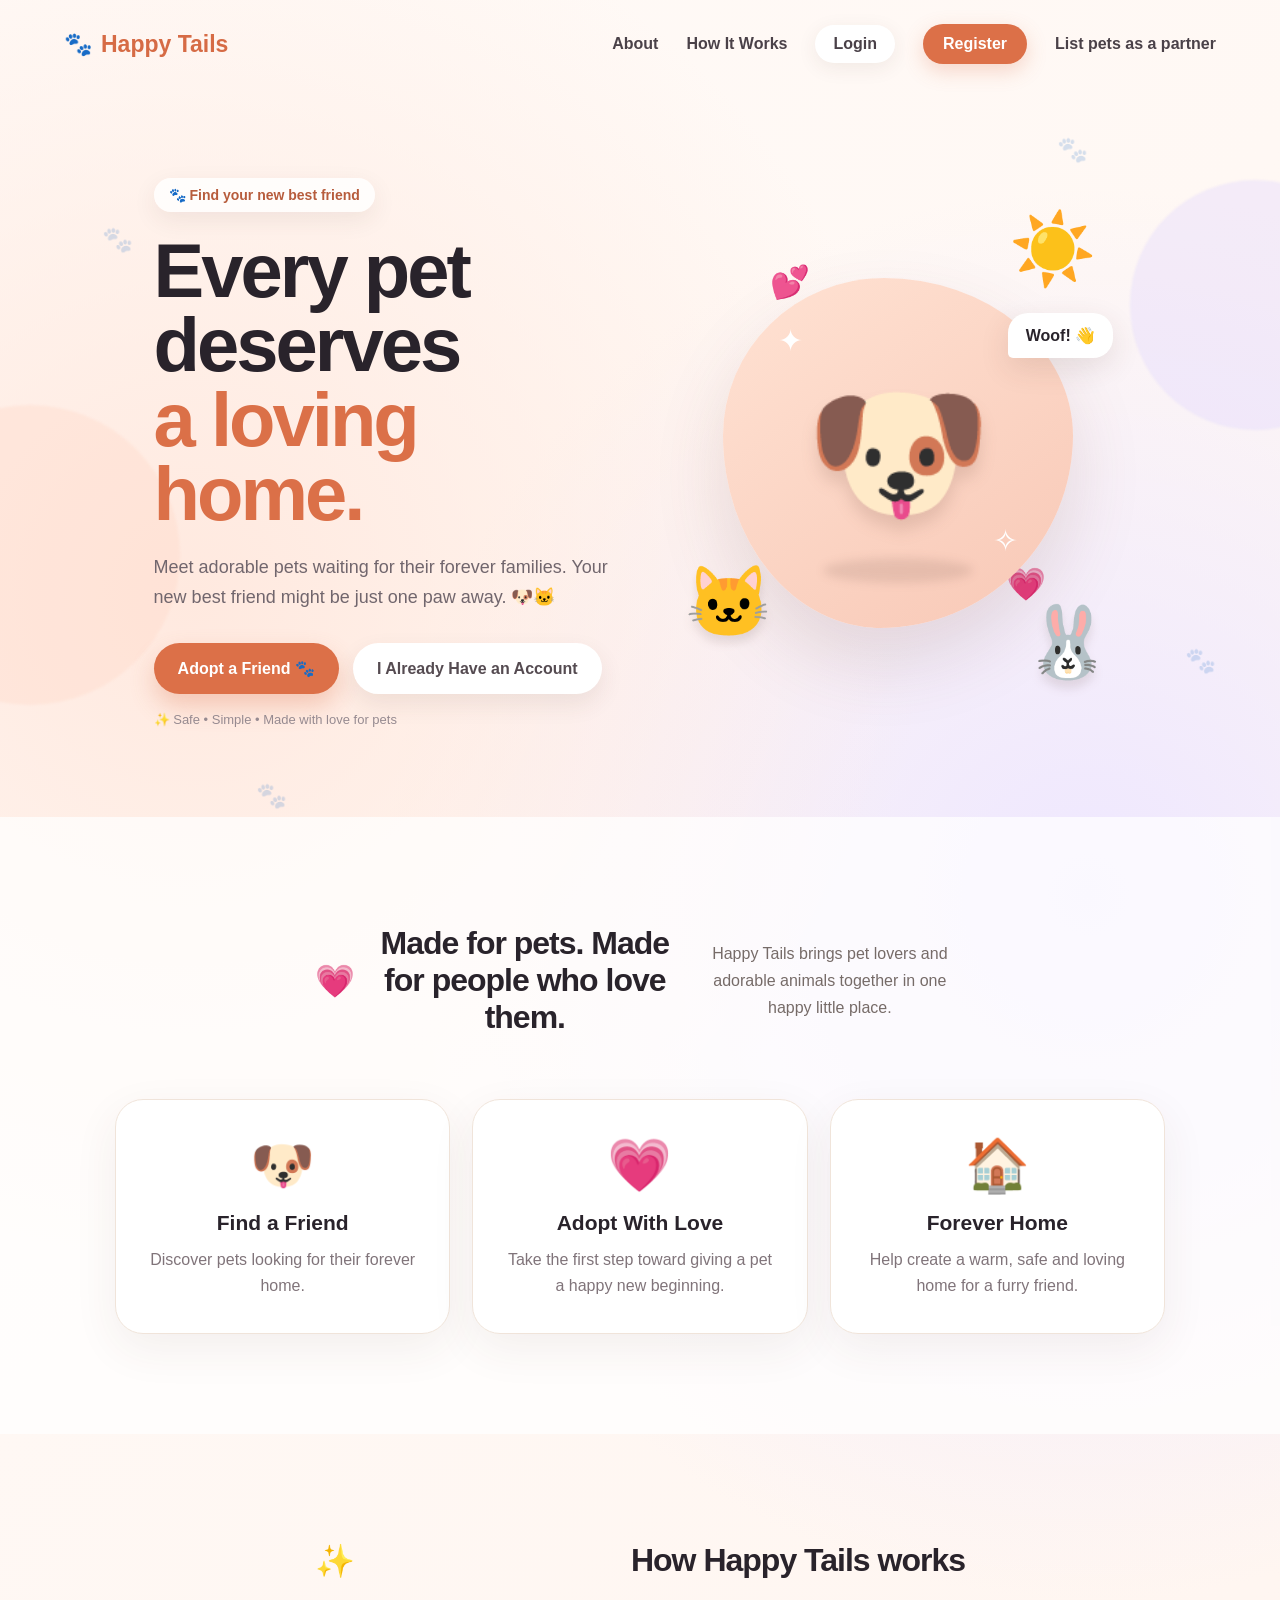
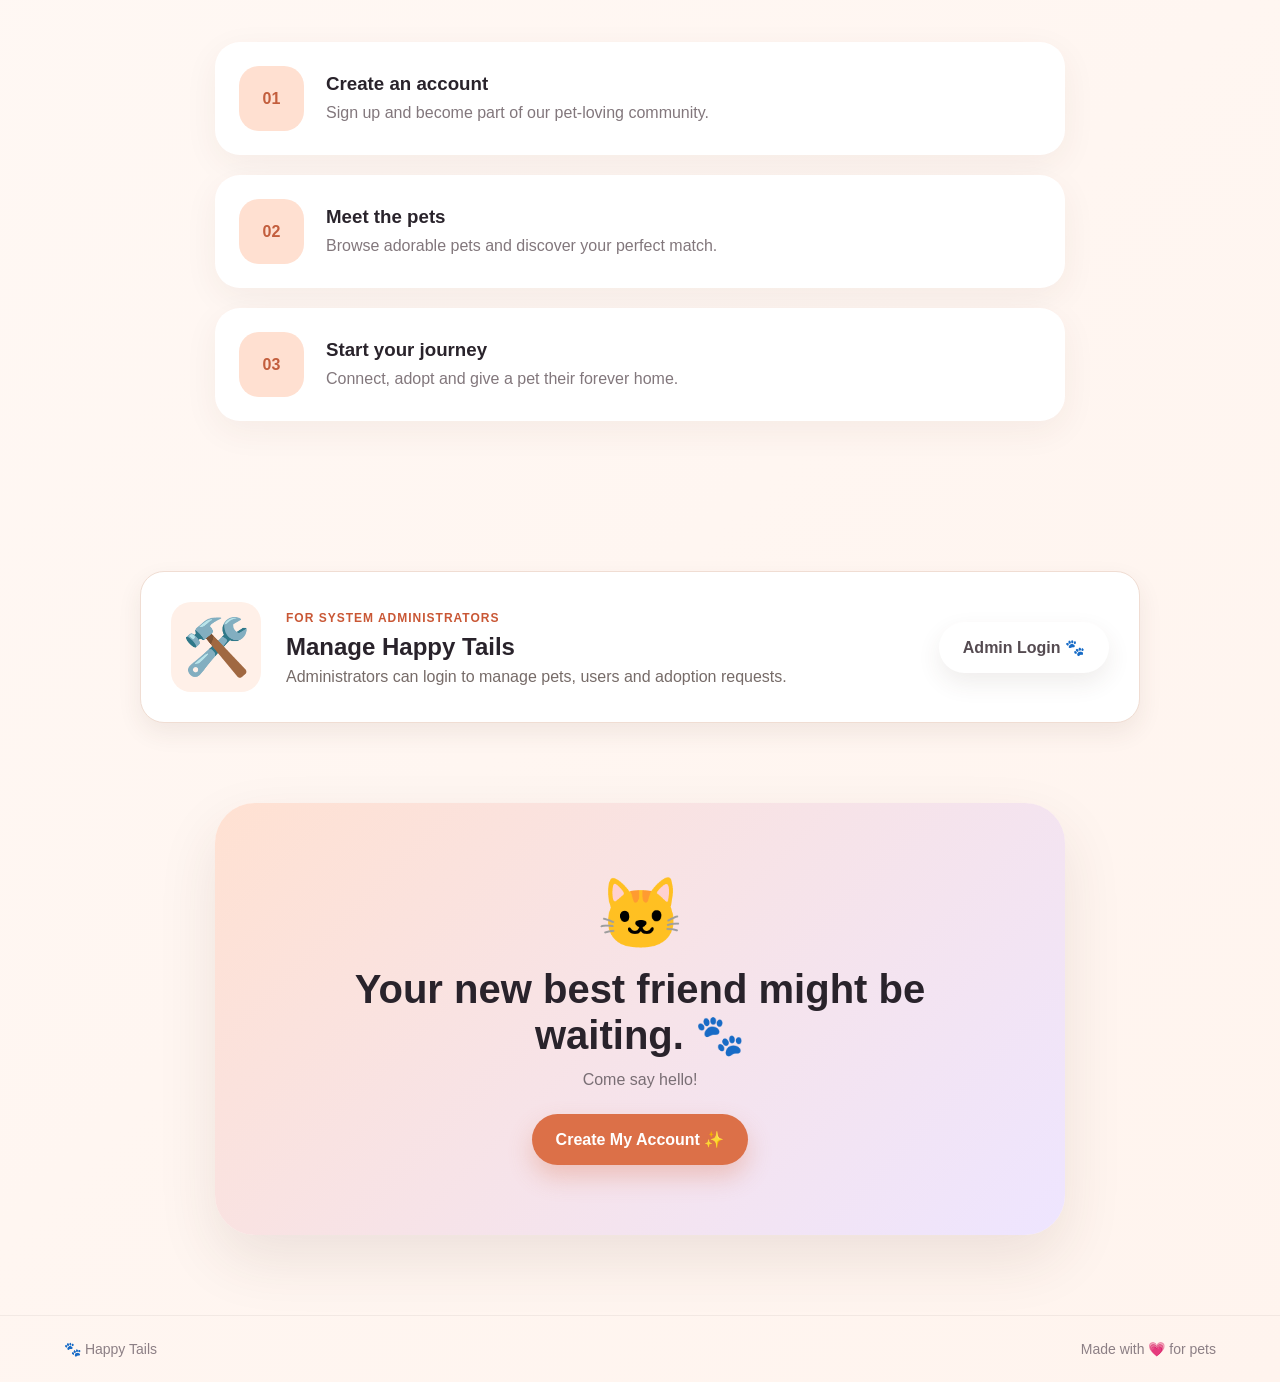
==== frontend/index.html @ 2e97c07c "Initial Happy Tails project" ====
<!DOCTYPE html>
<html lang="en">

<head>
    <meta charset="UTF-8">

    <meta name="viewport"
          content="width=device-width, initial-scale=1.0">

    <title>Happy Tails 🐾</title>

    <link rel="stylesheet"
          href="css/style.css">
</head>

<body class="landing-page">

    <!-- Animated background -->
    <div class="background-decor">

        <span class="paw paw-1">🐾</span>
        <span class="paw paw-2">🐾</span>
        <span class="paw paw-3">🐾</span>
        <span class="paw paw-4">🐾</span>

        <span class="cloud cloud-1">☁️</span>
        <span class="cloud cloud-2">☁️</span>

        <div class="blob blob-1"></div>
        <div class="blob blob-2"></div>

    </div>


    <!-- Navigation -->
    <nav class="landing-nav">

        <div class="logo">
            🐾 <span>Happy Tails</span>
        </div>

        <div class="nav-links">

            <a href="#about">
                About
            </a>

            <a href="#how-it-works">
                How It Works
            </a>

            <a href="login.html"
               class="nav-login">
                Login
            </a>

            <a href="register.html"
               class="nav-register">
                Register
            </a>
            <a href="partner-register.html">List pets as a partner</a>
        </div>

    </nav>


    <!-- Hero -->
    <main class="hero">

        <section class="hero-text">

            <div class="mini-badge">
                🐾 Find your new best friend
            </div>

            <h1>
                Every pet deserves
                <span>a loving home.</span>
            </h1>

            <p>
                Meet adorable pets waiting for their
                forever families. Your new best friend
                might be just one paw away. 🐶🐱
            </p>

            <div class="hero-buttons">

                <a href="register.html"
                   class="hero-button primary">
                    Adopt a Friend 🐾
                </a>

                <a href="login.html"
                   class="hero-button secondary">
                    I Already Have an Account
                </a>

            </div>

            <div class="tiny-note">
                ✨ Safe • Simple • Made with love for pets
            </div>

        </section>


        <!-- Cute pet illustration -->
        <section class="pet-scene">

            <div class="sun">
                ☀️
            </div>

            <div class="floating-heart heart-1">
                💕
            </div>

            <div class="floating-heart heart-2">
                💗
            </div>

            <div class="pet-card">

                <div class="pet-sparkle sparkle-1">
                    ✦
                </div>

                <div class="pet-sparkle sparkle-2">
                    ✧
                </div>

                <div class="main-pet">
                    🐶
                </div>

                <div class="pet-shadow"></div>

                <div class="pet-speech">
                    Woof! 👋
                </div>

            </div>

            <div class="small-pet cat">
                🐱
            </div>

            <div class="small-pet bunny">
                🐰
            </div>

        </section>

    </main>


    <!-- About -->
    <section id="about"
             class="info-section">

        <div class="section-heading">

            <span>💗</span>

            <h2>
                Made for pets.
                Made for people who love them.
            </h2>

            <p>
                Happy Tails brings pet lovers and adorable
                animals together in one happy little place.
            </p>

        </div>


        <div class="feature-grid">

            <div class="feature-card">

                <div class="feature-icon">
                    🐶
                </div>

                <h3>
                    Find a Friend
                </h3>

                <p>
                    Discover pets looking for their forever home.
                </p>

            </div>


            <div class="feature-card">

                <div class="feature-icon">
                    💗
                </div>

                <h3>
                    Adopt With Love
                </h3>

                <p>
                    Take the first step toward giving a pet
                    a happy new beginning.
                </p>

            </div>


            <div class="feature-card">

                <div class="feature-icon">
                    🏠
                </div>

                <h3>
                    Forever Home
                </h3>

                <p>
                    Help create a warm, safe and loving home
                    for a furry friend.
                </p>

            </div>

        </div>

    </section>


    <!-- How it works -->
    <section id="how-it-works"
             class="how-section">

        <div class="section-heading">

            <span>✨</span>

            <h2>
                How Happy Tails works
            </h2>

        </div>


        <div class="steps">

            <div class="step">

                <div class="step-number">
                    01
                </div>

                <div>

                    <h3>
                        Create an account
                    </h3>

                    <p>
                        Sign up and become part of our pet-loving community.
                    </p>

                </div>

            </div>


            <div class="step">

                <div class="step-number">
                    02
                </div>

                <div>

                    <h3>
                        Meet the pets
                    </h3>

                    <p>
                        Browse adorable pets and discover your perfect match.
                    </p>

                </div>

            </div>


            <div class="step">

                <div class="step-number">
                    03
                </div>

                <div>

                    <h3>
                        Start your journey
                    </h3>

                    <p>
                        Connect, adopt and give a pet their forever home.
                    </p>

                </div>

            </div>

        </div>

    </section>


    <!-- Admin Portal -->
    <section class="admin-portal-section">

        <div class="admin-portal-card">

            <div class="admin-portal-icon">
                🛠️
            </div>

            <div>

                <span class="admin-label">
                    FOR SYSTEM ADMINISTRATORS
                </span>

                <h2>
                    Manage Happy Tails
                </h2>

                <p>
                    Administrators can login to manage pets,
                    users and adoption requests.
                </p>

            </div>

            <a href="login.html"
               class="hero-button secondary">
                Admin Login 🐾
            </a>

        </div>

    </section>


    <!-- Final CTA -->
    <section class="final-cta">

        <div class="cta-pet">
            🐱
        </div>

        <h2>
            Your new best friend
            might be waiting. 🐾
        </h2>

        <p>
            Come say hello!
        </p>

        <a href="register.html"
           class="hero-button primary">
            Create My Account ✨
        </a>

    </section>


    <footer>

        <div>
            🐾 Happy Tails
        </div>

        <div>
            Made with 💗 for pets
        </div>

    </footer>


    <script>

        // Small mouse movement effect for the pet
        const pet = document.querySelector(".pet-card");

        document.addEventListener("mousemove", function (event) {

            const x =
                (event.clientX / window.innerWidth - 0.5) * 10;

            const y =
                (event.clientY / window.innerHeight - 0.5) * 10;

            pet.style.transform =
                `translate(${x}px, ${y}px)`;

        });

    </script>

</body>

</html>
---- frontend/css/style.css ----
* {
    margin: 0;
    padding: 0;
    box-sizing: border-box;
}

body {
    font-family: Arial, Helvetica, sans-serif;
    background: #fffaf5;
    color: #3d3028;
    min-height: 100vh;
}

a {
    text-decoration: none;
    color: inherit;
}

/* NAVBAR */

.navbar {
    height: 72px;
    padding: 0 7%;
    display: flex;
    align-items: center;
    justify-content: space-between;
    background: #ffffff;
    border-bottom: 1px solid #f0e4da;
}

.logo {
    font-size: 24px;
    font-weight: bold;
    color: #d66b45;
}

.nav-links {
    display: flex;
    align-items: center;
    gap: 25px;
}

.nav-links a {
    font-weight: 600;
}

.nav-links a:hover {
    color: #d66b45;
}

.nav-button {
    background: #d66b45;
    color: white !important;
    padding: 11px 20px;
    border-radius: 25px;
}

/* HERO */

.hero {
    max-width: 1200px;
    margin: 0 auto;
    padding: 90px 7%;
    display: flex;
    align-items: center;
    justify-content: space-between;
    gap: 50px;
}

.hero-content {
    max-width: 650px;
}

.tag {
    display: inline-block;
    background: #ffe8dc;
    color: #c05d3b;
    padding: 8px 14px;
    border-radius: 20px;
    font-size: 13px;
    font-weight: bold;
    margin-bottom: 20px;
}

.hero h1 {
    font-size: 55px;
    line-height: 1.1;
    margin-bottom: 25px;
}

.hero h1 span {
    color: #d66b45;
}

.hero p {
    font-size: 18px;
    line-height: 1.7;
    color: #75665d;
    margin-bottom: 30px;
}

.hero-buttons {
    display: flex;
    gap: 15px;
}

.primary-button,
.secondary-button {
    display: inline-block;
    border: none;
    cursor: pointer;
    padding: 14px 25px;
    border-radius: 30px;
    font-size: 15px;
    font-weight: bold;
    transition: 0.2s;
}

.primary-button {
    background: #d66b45;
    color: white;
}

.primary-button:hover {
    background: #bd5938;
    transform: translateY(-2px);
}

.secondary-button {
    background: white;
    color: #d66b45;
    border: 1px solid #e8cfc0;
}

.secondary-button:hover {
    background: #fff0e8;
}

.hero-pet {
    width: 300px;
    height: 300px;
    background: #ffe6d8;
    border-radius: 50%;
    display: flex;
    align-items: center;
    justify-content: center;
    font-size: 150px;
}

/* FEATURES */

.features {
    padding: 60px 7%;
    background: white;
    text-align: center;
}

.features h2 {
    font-size: 34px;
    margin-bottom: 35px;
}

.feature-grid {
    max-width: 1100px;
    margin: auto;
    display: grid;
    grid-template-columns: repeat(3, 1fr);
    gap: 25px;
}

.feature-card {
    padding: 35px 25px;
    background: #fffaf5;
    border-radius: 20px;
    border: 1px solid #f0e4da;
}

.feature-icon {
    font-size: 45px;
    margin-bottom: 15px;
}

.feature-card h3 {
    margin-bottom: 12px;
    font-size: 20px;
}

.feature-card p {
    color: #75665d;
    line-height: 1.6;
}

/* FOOTER */

footer {
    text-align: center;
    padding: 30px;
    color: #8c7d73;
}

/* AUTH PAGE */

.auth-page {
    background: #fff5ed;
    min-height: 100vh;
    display: flex;
    align-items: center;
    justify-content: center;
}

.auth-container {
    width: 100%;
    max-width: 480px;
    padding: 30px 20px;
}

.auth-brand {
    text-align: center;
    color: #d66b45;
    font-size: 25px;
    font-weight: bold;
    margin-bottom: 20px;
}

.auth-card {
    background: white;
    padding: 35px;
    border-radius: 24px;
    box-shadow: 0 10px 40px rgba(100, 70, 50, 0.08);
}

.auth-header {
    text-align: center;
    margin-bottom: 25px;
}

.big-icon {
    font-size: 55px;
    margin-bottom: 10px;
}

.auth-header h1 {
    font-size: 28px;
    margin-bottom: 8px;
}

.auth-header p {
    color: #8c7d73;
}

.form-group {
    margin-bottom: 18px;
}

.form-group label {
    display: block;
    margin-bottom: 7px;
    font-weight: bold;
    font-size: 14px;
}

.form-group input {
    width: 100%;
    padding: 13px 15px;
    border: 1px solid #dfd2ca;
    border-radius: 10px;
    outline: none;
    font-size: 15px;
}

.form-group input:focus {
    border-color: #d66b45;
}

.full-width {
    width: 100%;
    margin-top: 5px;
}

.message {
    margin-top: 15px;
    text-align: center;
    font-size: 14px;
    min-height: 20px;
}

.message.success {
    color: #2e8b57;
}

.message.error {
    color: #c0392b;
}

.auth-footer {
    margin-top: 22px;
    text-align: center;
    color: #75665d;
    font-size: 14px;
}

.auth-footer a {
    color: #d66b45;
    font-weight: bold;
}

.back-home {
    display: block;
    text-align: center;
    margin-top: 20px;
    color: #75665d;
    font-size: 14px;
}

/* DASHBOARD */

.dashboard {
    max-width: 1200px;
    margin: auto;
    padding: 60px 7%;
}

.dashboard-header {
    padding: 45px;
    background: #ffe7d9;
    border-radius: 25px;
    display: flex;
    align-items: center;
    justify-content: space-between;
    margin-bottom: 40px;
}

.dashboard-header h1 {
    font-size: 40px;
    margin-bottom: 10px;
}

.dashboard-header h1 span {
    color: #d66b45;
}

.dashboard-header p {
    color: #75665d;
}

.dashboard-pet {
    font-size: 100px;
}

.dashboard-grid {
    display: grid;
    grid-template-columns: repeat(3, 1fr);
    gap: 25px;
}

.dashboard-card {
    background: white;
    padding: 30px;
    border-radius: 20px;
    border: 1px solid #eee0d6;
    box-shadow: 0 5px 20px rgba(100, 70, 50, 0.05);
}

.card-icon {
    font-size: 45px;
    margin-bottom: 15px;
}

.dashboard-card h2 {
    font-size: 21px;
    margin-bottom: 12px;
}

.dashboard-card p {
    color: #75665d;
    line-height: 1.6;
    margin-bottom: 20px;
}

.card-button {
    border: none;
    background: #ffe7d9;
    color: #c05d3b;
    padding: 10px 16px;
    border-radius: 20px;
    font-weight: bold;
}

.logout-button {
    border: none;
    background: #fff0e8;
    color: #c05d3b;
    padding: 11px 20px;
    border-radius: 22px;
    font-weight: bold;
    cursor: pointer;
}

.logout-button:hover {
    background: #ffe0d0;
}

/* RESPONSIVE */

@media (max-width: 800px) {

    .hero {
        flex-direction: column;
        text-align: center;
        padding-top: 60px;
    }

    .hero h1 {
        font-size: 40px;
    }

    .hero-buttons {
        justify-content: center;
    }

    .feature-grid,
    .dashboard-grid {
        grid-template-columns: 1fr;
    }

    .hero-pet {
        width: 220px;
        height: 220px;
        font-size: 100px;
    }

    .dashboard-header {
        flex-direction: column;
        text-align: center;
        gap: 20px;
    }

    .dashboard-header h1 {
        font-size: 30px;
    }
}

@media (max-width: 500px) {

    .navbar {
        padding: 0 20px;
    }

    .nav-links {
        gap: 10px;
    }

    .hero {
        padding-left: 20px;
        padding-right: 20px;
    }

    .hero h1 {
        font-size: 34px;
    }

    .auth-card {
        padding: 25px 20px;
    }
}
/* =====================================================
   HAPPY TAILS LANDING PAGE
   ===================================================== */

.landing-page {
    margin: 0;
    min-height: 100vh;
    font-family: Arial, sans-serif;
    background:
        radial-gradient(circle at 15% 20%, #ffe9df 0, transparent 28%),
        radial-gradient(circle at 85% 30%, #eee7ff 0, transparent 30%),
        linear-gradient(135deg, #fffaf7, #fff4ee);
    color: #29232b;
    overflow-x: hidden;
}


/* ================= NAVIGATION ================= */

.landing-nav {
    position: relative;
    z-index: 10;

    width: min(1180px, 90%);
    margin: auto;

    padding: 24px 0;

    display: flex;
    justify-content: space-between;
    align-items: center;
}

.logo {
    display: flex;
    align-items: center;
    gap: 8px;

    font-size: 23px;
    font-weight: 800;
}

.logo:first-letter {
    font-size: 28px;
}

.nav-links {
    display: flex;
    align-items: center;
    gap: 28px;
}

.nav-links a {
    text-decoration: none;
    color: #4a4148;
    font-weight: 600;
    transition: 0.25s ease;
}

.nav-links a:hover {
    color: #d86b45;
    transform: translateY(-2px);
}

.nav-login {
    padding: 10px 18px;

    border-radius: 20px;

    background: white;

    box-shadow: 0 5px 20px rgba(80, 50, 40, 0.08);
}

.nav-register {
    padding: 11px 20px;

    border-radius: 20px;

    color: white !important;

    background: #dc7048;

    box-shadow: 0 7px 20px rgba(220, 112, 72, 0.25);
}


/* ================= HERO ================= */

.hero {
    width: min(1180px, 90%);
    min-height: 680px;

    margin: auto;

    display: grid;
    grid-template-columns: 1fr 1fr;

    align-items: center;

    gap: 60px;

    position: relative;
    z-index: 2;
}

.hero-text {
    animation: fadeUp 0.8s ease both;
}

.mini-badge {
    display: inline-block;

    padding: 9px 15px;

    border-radius: 30px;

    background: rgba(255, 255, 255, 0.8);

    color: #b75c3c;

    font-size: 14px;
    font-weight: 700;

    box-shadow: 0 8px 25px rgba(80, 50, 40, 0.08);
}

.hero h1 {
    margin: 22px 0 20px;

    font-size: clamp(48px, 6vw, 76px);

    line-height: 0.98;

    letter-spacing: -3px;
}

.hero h1 span {
    display: block;
    color: #db7048;
}

.hero-text > p {
    max-width: 570px;

    font-size: 18px;

    line-height: 1.7;

    color: #71666d;
}

.hero-buttons {
    display: flex;
    flex-wrap: wrap;

    gap: 14px;

    margin-top: 30px;
}

.hero-button {
    display: inline-flex;

    align-items: center;
    justify-content: center;

    padding: 16px 24px;

    border-radius: 30px;

    text-decoration: none;

    font-weight: 800;

    transition:
        transform 0.25s ease,
        box-shadow 0.25s ease;
}

.hero-button:hover {
    transform: translateY(-4px);
}

.hero-button.primary {
    color: white;

    background: #dc7048;

    box-shadow:
        0 12px 25px rgba(220, 112, 72, 0.3);
}

.hero-button.secondary {
    color: #554b51;

    background: white;

    box-shadow:
        0 10px 25px rgba(80, 50, 40, 0.09);
}

.tiny-note {
    margin-top: 18px;

    color: #968a90;

    font-size: 13px;
}


/* ================= PET SCENE ================= */

.pet-scene {
    height: 520px;

    position: relative;

    display: flex;
    justify-content: center;
    align-items: center;

    animation: fadeUp 1s ease 0.15s both;
}

.pet-card {
    width: 350px;
    height: 350px;

    border-radius: 46% 54% 55% 45% / 45% 45% 55% 55%;

    background:
        linear-gradient(145deg, #ffe2d3, #f8c8b6);

    display: flex;
    justify-content: center;
    align-items: center;

    position: relative;

    box-shadow:
        0 35px 70px rgba(120, 75, 60, 0.15);

    transition: transform 0.15s ease-out;

    animation: floatPet 4s ease-in-out infinite;
}

.main-pet {
    font-size: 150px;

    filter:
        drop-shadow(0 12px 8px rgba(100, 60, 50, 0.15));

    animation: petBounce 2.8s ease-in-out infinite;
}

.pet-shadow {
    position: absolute;

    bottom: 45px;

    width: 150px;
    height: 25px;

    border-radius: 50%;

    background: rgba(90, 60, 50, 0.12);

    filter: blur(5px);

    animation: shadowPulse 2.8s ease-in-out infinite;
}

.pet-speech {
    position: absolute;

    right: -40px;
    top: 35px;

    padding: 13px 18px;

    border-radius: 20px 20px 20px 5px;

    background: white;

    font-weight: 800;

    box-shadow:
        0 10px 30px rgba(80, 50, 40, 0.12);

    animation: speechFloat 2.5s ease-in-out infinite;
}

.pet-sparkle {
    position: absolute;

    color: white;

    font-size: 30px;

    animation: sparkle 2s ease-in-out infinite;
}

.sparkle-1 {
    top: 45px;
    left: 55px;
}

.sparkle-2 {
    bottom: 70px;
    right: 55px;

    animation-delay: 0.7s;
}

.small-pet {
    position: absolute;

    font-size: 70px;

    filter:
        drop-shadow(0 8px 5px rgba(80, 50, 40, 0.12));
}

.cat {
    left: 15px;
    bottom: 70px;

    animation: littleFloat 3s ease-in-out infinite;
}

.bunny {
    right: 15px;
    bottom: 30px;

    animation: littleFloat 3.5s ease-in-out infinite reverse;
}

.sun {
    position: absolute;

    top: 15px;
    right: 30px;

    font-size: 70px;

    animation: slowSpin 8s linear infinite;
}

.floating-heart {
    position: absolute;

    font-size: 32px;

    animation: heartFloat 3s ease-in-out infinite;
}

.heart-1 {
    left: 100px;
    top: 70px;
}

.heart-2 {
    right: 80px;
    bottom: 110px;

    animation-delay: 1s;
}


/* ================= BACKGROUND ================= */

.background-decor {
    position: fixed;

    inset: 0;

    pointer-events: none;

    overflow: hidden;

    z-index: 0;
}

.paw {
    position: absolute;

    font-size: 25px;

    opacity: 0.18;

    animation: pawDrift 10s ease-in-out infinite;
}

.paw-1 {
    left: 8%;
    top: 25%;
}

.paw-2 {
    left: 20%;
    bottom: 10%;

    animation-delay: 2s;
}

.paw-3 {
    right: 15%;
    top: 15%;

    animation-delay: 4s;
}

.paw-4 {
    right: 5%;
    bottom: 25%;

    animation-delay: 6s;
}

.cloud {
    position: absolute;

    font-size: 80px;

    opacity: 0.5;

    animation: cloudMove 18s linear infinite;
}

.cloud-1 {
    top: 15%;
    left: -100px;
}

.cloud-2 {
    top: 55%;
    left: -150px;

    font-size: 60px;

    animation-delay: 8s;
}

.blob {
    position: absolute;

    border-radius: 50%;

    filter: blur(1px);

    opacity: 0.35;

    animation: blobMove 12s ease-in-out infinite;
}

.blob-1 {
    width: 300px;
    height: 300px;

    background: #ffd8c7;

    left: -120px;
    top: 45%;
}

.blob-2 {
    width: 250px;
    height: 250px;

    background: #ded4ff;

    right: -100px;
    top: 20%;

    animation-delay: 3s;
}


/* ================= INFO SECTION ================= */

.info-section {
    position: relative;
    z-index: 2;

    padding: 100px 5%;

    background: rgba(255, 255, 255, 0.72);
}

.section-heading {
    text-align: center;

    max-width: 650px;

    margin: auto;
}

.section-heading > span {
    font-size: 32px;
}

.section-heading h2 {
    font-size: 40px;

    margin: 12px 0;

    letter-spacing: -1px;
}

.section-heading p {
    color: #7d7078;

    line-height: 1.7;
}

.feature-grid {
    max-width: 1050px;

    margin: 55px auto 0;

    display: grid;

    grid-template-columns:
        repeat(3, 1fr);

    gap: 22px;
}

.feature-card {
    padding: 35px 28px;

    text-align: center;

    background: white;

    border-radius: 28px;

    box-shadow:
        0 15px 45px rgba(80, 50, 40, 0.07);

    transition: transform 0.3s ease;
}

.feature-card:hover {
    transform: translateY(-8px) rotate(1deg);
}

.feature-icon {
    font-size: 52px;

    margin-bottom: 15px;
}

.feature-card h3 {
    font-size: 21px;
}

.feature-card p {
    color: #80747a;

    line-height: 1.6;
}


/* ================= HOW SECTION ================= */

.how-section {
    position: relative;
    z-index: 2;

    padding: 100px 5%;
}

.steps {
    max-width: 850px;

    margin: 55px auto 0;

    display: grid;

    gap: 20px;
}

.step {
    display: flex;

    align-items: center;

    gap: 22px;

    padding: 24px;

    background: white;

    border-radius: 25px;

    box-shadow:
        0 10px 35px rgba(80, 50, 40, 0.06);
}

.step-number {
    min-width: 65px;
    height: 65px;

    display: flex;

    align-items: center;
    justify-content: center;

    border-radius: 20px;

    background: #ffe0d1;

    color: #c35e3d;

    font-weight: 900;
}

.step h3 {
    margin: 0 0 6px;
}

.step p {
    margin: 0;

    color: #82777c;

    line-height: 1.5;
}


/* ================= FINAL CTA ================= */

.final-cta {
    position: relative;
    z-index: 2;

    margin: 30px auto 80px;

    width: min(850px, 85%);

    padding: 70px 30px;

    text-align: center;

    border-radius: 40px;

    background:
        linear-gradient(135deg, #ffe1d2, #eee5ff);

    box-shadow:
        0 25px 60px rgba(80, 50, 40, 0.1);
}

.cta-pet {
    font-size: 70px;

    animation: petBounce 2.5s ease-in-out infinite;
}

.final-cta h2 {
    font-size: 40px;

    margin: 12px auto;

    max-width: 600px;
}

.final-cta p {
    color: #796e74;

    margin-bottom: 25px;
}


/* ================= FOOTER ================= */

footer {
    position: relative;
    z-index: 2;

    padding: 25px 5%;

    display: flex;
    justify-content: space-between;

    color: #8c7f85;

    font-size: 14px;

    border-top: 1px solid rgba(0, 0, 0, 0.05);
}


/* ================= ANIMATIONS ================= */

@keyframes fadeUp {

    from {
        opacity: 0;
        transform: translateY(25px);
    }

    to {
        opacity: 1;
        transform: translateY(0);
    }

}

@keyframes floatPet {

    0%, 100% {
        transform: translateY(0) rotate(-2deg);
    }

    50% {
        transform: translateY(-15px) rotate(2deg);
    }

}

@keyframes petBounce {

    0%, 100% {
        transform: translateY(0) scale(1);
    }

    50% {
        transform: translateY(-9px) scale(1.03);
    }

}

@keyframes shadowPulse {

    0%, 100% {
        transform: scale(1);
        opacity: 0.12;
    }

    50% {
        transform: scale(0.8);
        opacity: 0.06;
    }

}

@keyframes speechFloat {

    0%, 100% {
        transform: translateY(0);
    }

    50% {
        transform: translateY(-7px);
    }

}

@keyframes sparkle {

    0%, 100% {
        opacity: 0.3;
        transform: scale(0.8) rotate(0);
    }

    50% {
        opacity: 1;
        transform: scale(1.2) rotate(20deg);
    }

}

@keyframes littleFloat {

    0%, 100% {
        transform: translateY(0);
    }

    50% {
        transform: translateY(-12px);
    }

}

@keyframes heartFloat {

    0%, 100% {
        transform: translateY(0) rotate(-5deg);
    }

    50% {
        transform: translateY(-15px) rotate(8deg);
    }

}

@keyframes pawDrift {

    0%, 100% {
        transform: translateY(0) rotate(0);
    }

    50% {
        transform: translateY(-30px) rotate(15deg);
    }

}

@keyframes cloudMove {

    from {
        transform: translateX(-150px);
    }

    to {
        transform: translateX(120vw);
    }

}

@keyframes blobMove {

    0%, 100% {
        transform: translate(0, 0) scale(1);
    }

    50% {
        transform: translate(30px, -40px) scale(1.1);
    }

}

@keyframes slowSpin {

    from {
        transform: rotate(0);
    }

    to {
        transform: rotate(360deg);
    }

}


/* ================= MOBILE ================= */

@media (max-width: 800px) {

    .landing-nav {
        padding: 18px 0;
    }

    .nav-links {
        gap: 10px;
    }

    .nav-links a:not(.nav-login):not(.nav-register) {
        display: none;
    }

    .hero {
        grid-template-columns: 1fr;

        text-align: center;

        padding-top: 50px;
    }

    .hero-text > p {
        margin-left: auto;
        margin-right: auto;
    }

    .hero-buttons {
        justify-content: center;
    }

    .pet-scene {
        height: 420px;
    }

    .pet-card {
        width: 280px;
        height: 280px;
    }

    .main-pet {
        font-size: 120px;
    }

    .feature-grid {
        grid-template-columns: 1fr;
    }

    .section-heading h2 {
        font-size: 32px;
    }

    .final-cta h2 {
        font-size: 30px;
    }

    footer {
        flex-direction: column;

        gap: 10px;

        text-align: center;
    }

}
/* ==========================================
   ADMIN PET MANAGEMENT
   ========================================== */

.admin-section {
    margin-top: 40px;
}

.section-heading {
    display: flex;
    justify-content: space-between;
    align-items: center;
    gap: 20px;
    margin-bottom: 25px;
}

.section-heading h2 {
    margin: 8px 0;
    font-size: 32px;
}

.section-heading p {
    margin: 0;
    color: #766b68;
}


/* Pet cards */

.pet-management-card {
    background: white;
    border: 1px solid #f0ddd3;
    border-radius: 22px;
    padding: 25px;
    display: flex;
    flex-direction: column;
    gap: 15px;
    box-shadow: 0 8px 20px rgba(80, 50, 40, 0.08);
    transition: transform 0.2s ease,
                box-shadow 0.2s ease;
}

.pet-management-card:hover {
    transform: translateY(-5px);
    box-shadow: 0 12px 25px rgba(80, 50, 40, 0.12);
}


/* Big pet emoji */

.pet-management-icon {
    width: 90px;
    height: 90px;
    border-radius: 20px;
    background: #fff0e8;

    display: flex;
    align-items: center;
    justify-content: center;

    font-size: 55px;
}


/* Pet information */

.pet-management-info h3 {
    margin: 0 0 12px;
    font-size: 25px;
}

.pet-management-info p {
    margin: 7px 0;
    color: #6f625d;
    line-height: 1.5;
}

.pet-management-info strong {
    color: #3d312c;
}


/* Status */

.pet-status {
    display: inline-block;
    width: fit-content;

    padding: 7px 14px;

    border-radius: 20px;

    font-size: 13px;
    font-weight: 700;
    letter-spacing: 0.5px;
}

.pet-status.available {
    background: #e5f8ec;
    color: #25834b;
}

.pet-status.adopted {
    background: #ffe6e6;
    color: #b54242;
}


/* Delete button */

.delete-pet-button {
    border: none;
    border-radius: 12px;

    padding: 11px 18px;

    background: #ffe1d5;
    color: #c95735;

    font-size: 14px;
    font-weight: 700;

    cursor: pointer;

    transition: all 0.2s ease;
}

.delete-pet-button:hover {
    background: #c95735;
    color: white;
}


/* Mobile */

@media (max-width: 700px) {

    .section-heading {
        flex-direction: column;
        align-items: flex-start;
    }

    .pet-management-card {
        padding: 20px;
    }

}
/* ==========================================
   ADMIN PORTAL
   ========================================== */

.nav-admin {
    font-weight: 700;
}

.admin-portal-section {
    padding: 50px 8%;
}

.admin-portal-card {
    max-width: 1000px;
    margin: 0 auto;

    padding: 30px;

    background: white;
    border: 1px solid #f0ddd3;
    border-radius: 24px;

    display: flex;
    align-items: center;
    gap: 25px;

    box-shadow: 0 10px 25px rgba(80, 50, 40, 0.08);
}

.admin-portal-icon {
    font-size: 55px;

    width: 90px;
    height: 90px;

    display: flex;
    align-items: center;
    justify-content: center;

    background: #fff0e8;
    border-radius: 20px;
}

.admin-label {
    font-size: 12px;
    font-weight: 700;
    letter-spacing: 1px;
    color: #c95735;
}

.admin-portal-card h2 {
    margin: 7px 0;
}

.admin-portal-card p {
    margin: 0;
    color: #766b68;
}

.admin-portal-card .hero-button {
    margin-left: auto;
    white-space: nowrap;
}

@media (max-width: 700px) {

    .admin-portal-card {
        flex-direction: column;
        text-align: center;
    }

    .admin-portal-card .hero-button {
        margin-left: 0;
    }

}
/* ==========================================
   USER PET PAGE
   ========================================== */

.user-pet-section {
    text-align: center;
    margin: 45px auto;
    max-width: 1000px;
}

.user-pet-section .section-heading {
    display: block;
    text-align: center;
}

.user-pet-section .section-heading span {
    font-size: 35px;
}

.user-pet-section .section-heading h2 {
    margin: 8px 0;
    font-size: 32px;
}

.user-pet-section .section-heading p {
    margin-bottom: 20px;
}

.browse-pets-button {
    display: inline-block;
}


/* ==========================================
   PETS PAGE
   ========================================== */

.pets-page {
    max-width: 1100px;
    margin: 0 auto;
    padding: 50px 25px;
}

.pets-page-header {
    text-align: center;
    margin-bottom: 40px;
}

.pets-page-header h1 {
    font-size: 42px;
    margin: 15px 0 10px;
}

.pets-page-header p {
    color: #766b68;
    font-size: 18px;
    margin-bottom: 20px;
}

.pets-grid {
    display: grid;
    grid-template-columns:
        repeat(auto-fit, minmax(280px, 1fr));

    gap: 25px;
}


/* Individual pet */

.pet-card-user {
    background: white;
    border: 1px solid #f0ddd3;
    border-radius: 24px;

    padding: 28px;

    box-shadow:
        0 8px 20px rgba(80, 50, 40, 0.08);

    transition:
        transform 0.2s ease,
        box-shadow 0.2s ease;
}

.pet-card-user:hover {
    transform: translateY(-6px);

    box-shadow:
        0 12px 28px rgba(80, 50, 40, 0.12);
}

.pet-emoji {
    width: 90px;
    height: 90px;

    background: #fff0e8;

    border-radius: 22px;

    display: flex;
    align-items: center;
    justify-content: center;

    font-size: 55px;

    margin-bottom: 18px;
}

.pet-card-user h2 {
    margin: 0 0 12px;
}

.pet-card-user p {
    color: #766b68;
    line-height: 1.5;
}

.pet-description {
    margin-top: 18px;
}

.pet-status-user {
    display: inline-block;

    margin: 10px 0 18px;

    padding: 8px 14px;

    border-radius: 20px;

    background: #e5f8ec;
    color: #25834b;

    font-weight: 700;
}

.pet-details-button {
    display: block;
    width: fit-content;
}


/* Back to dashboard */

.back-link {
    text-decoration: none;
    margin-right: 15px;
    color: #c95735;
    font-weight: 600;
}

.adoption-request-form {
    display: grid;
    gap: 10px;
    margin-top: 18px;
}

.adoption-request-form label {
    color: #554b51;
    font-weight: 700;
}

.adoption-request-form textarea {
    width: 100%;
    min-height: 82px;
    resize: vertical;
    padding: 12px;
    border: 1px solid #eadbd4;
    border-radius: 12px;
    font: inherit;
}

.adoption-request-form button:disabled,
.admin-request-actions button:disabled {
    cursor: wait;
    opacity: 0.65;
}

.admin-request-list {
    display: grid;
    gap: 16px;
}

.admin-request-card {
    padding: 22px;
    background: #fff;
    border: 1px solid #f0ddd3;
    border-radius: 18px;
    box-shadow: 0 8px 20px rgba(80, 50, 40, 0.06);
}

.admin-request-card p {
    color: #766b68;
    line-height: 1.55;
    overflow-wrap: anywhere;
}

.admin-request-heading,
.admin-request-actions {
    display: flex;
    align-items: center;
    justify-content: space-between;
    flex-wrap: wrap;
    gap: 12px;
}

.admin-request-heading h3 {
    margin: 0;
}

.request-status {
    display: inline-block;
    padding: 7px 12px;
    border-radius: 16px;
    font-size: 12px;
    font-weight: 800;
}

.status-pending {
    color: #8a6110;
    background: #fff2c9;
}

.status-approved {
    color: #257446;
    background: #e3f6e9;
}

.status-rejected {
    color: #a33c3c;
    background: #ffe7e5;
}

.admin-request-actions {
    justify-content: flex-start;
}

.partner-info-note, .partner-status-panel {
    padding: 18px 22px;
    margin: 18px 0;
    background: #eff8f2;
    border-left: 4px solid #4f9c69;
    border-radius: 8px;
}
.partner-info-note p { margin: 7px 0 0; color: #566b5b; }
.partner-status-panel h2 { margin: 0; font-size: 22px; }
.partner-summary { display: grid; grid-template-columns: repeat(4, minmax(0, 1fr)); gap: 12px; }
.partner-summary-item { display: grid; gap: 5px; padding: 16px; background: #fff; border: 1px solid #eee0d8; border-radius: 8px; }
.partner-summary-item strong { font-size: 24px; }
.partner-summary-item span { color: #766b68; }
.partner-form-actions { display: flex; flex-wrap: wrap; gap: 10px; align-items: center; }
.partner-auth { max-width: 760px; }
.partner-auth h1 { font-size: 32px; }
.partner-auth .pet-form { grid-template-columns: repeat(2, minmax(0, 1fr)); }
.partner-auth .pet-form label, .partner-auth .pet-form .message, .partner-auth .pet-form button { display: grid; gap: 8px; }
.partner-auth input, .partner-auth select, .partner-auth textarea, .partner-dashboard input, .partner-dashboard select, .partner-dashboard textarea { padding: 11px; border: 1px solid #eadbd4; border-radius: 8px; font: inherit; width: 100%; }
#partnerManagement[hidden] { display: none; }

@media (max-width: 700px) {
    .partner-summary { grid-template-columns: repeat(2, minmax(0, 1fr)); }
    .partner-auth .pet-form { grid-template-columns: 1fr; }
}

@media (max-width: 800px) {
    .navbar {
        height: auto;
        min-height: 72px;
        flex-wrap: wrap;
        gap: 10px 14px;
        padding-block: 12px;
    }

    .nav-links {
        flex: 1 1 100%;
        justify-content: center;
        flex-wrap: wrap;
        gap: 8px 16px;
    }

    .nav-links a {
        font-size: 14px;
    }
}
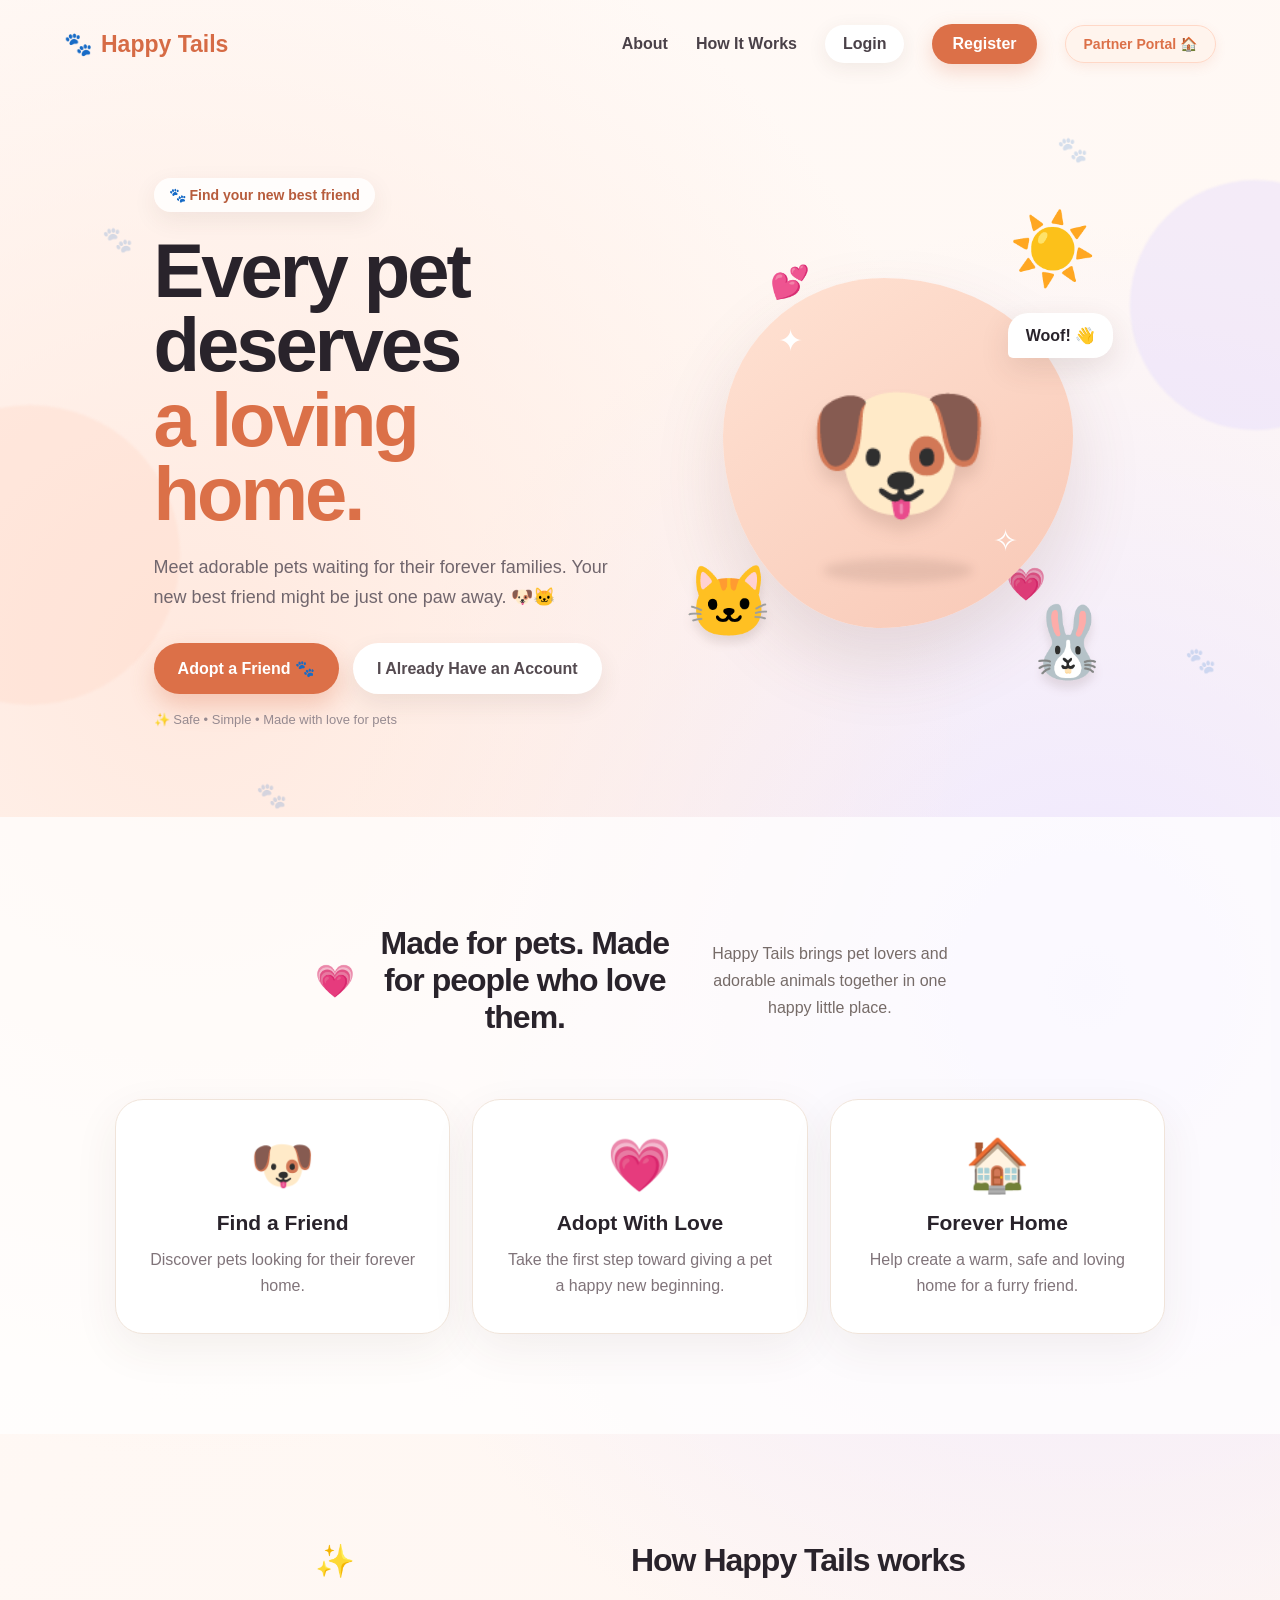
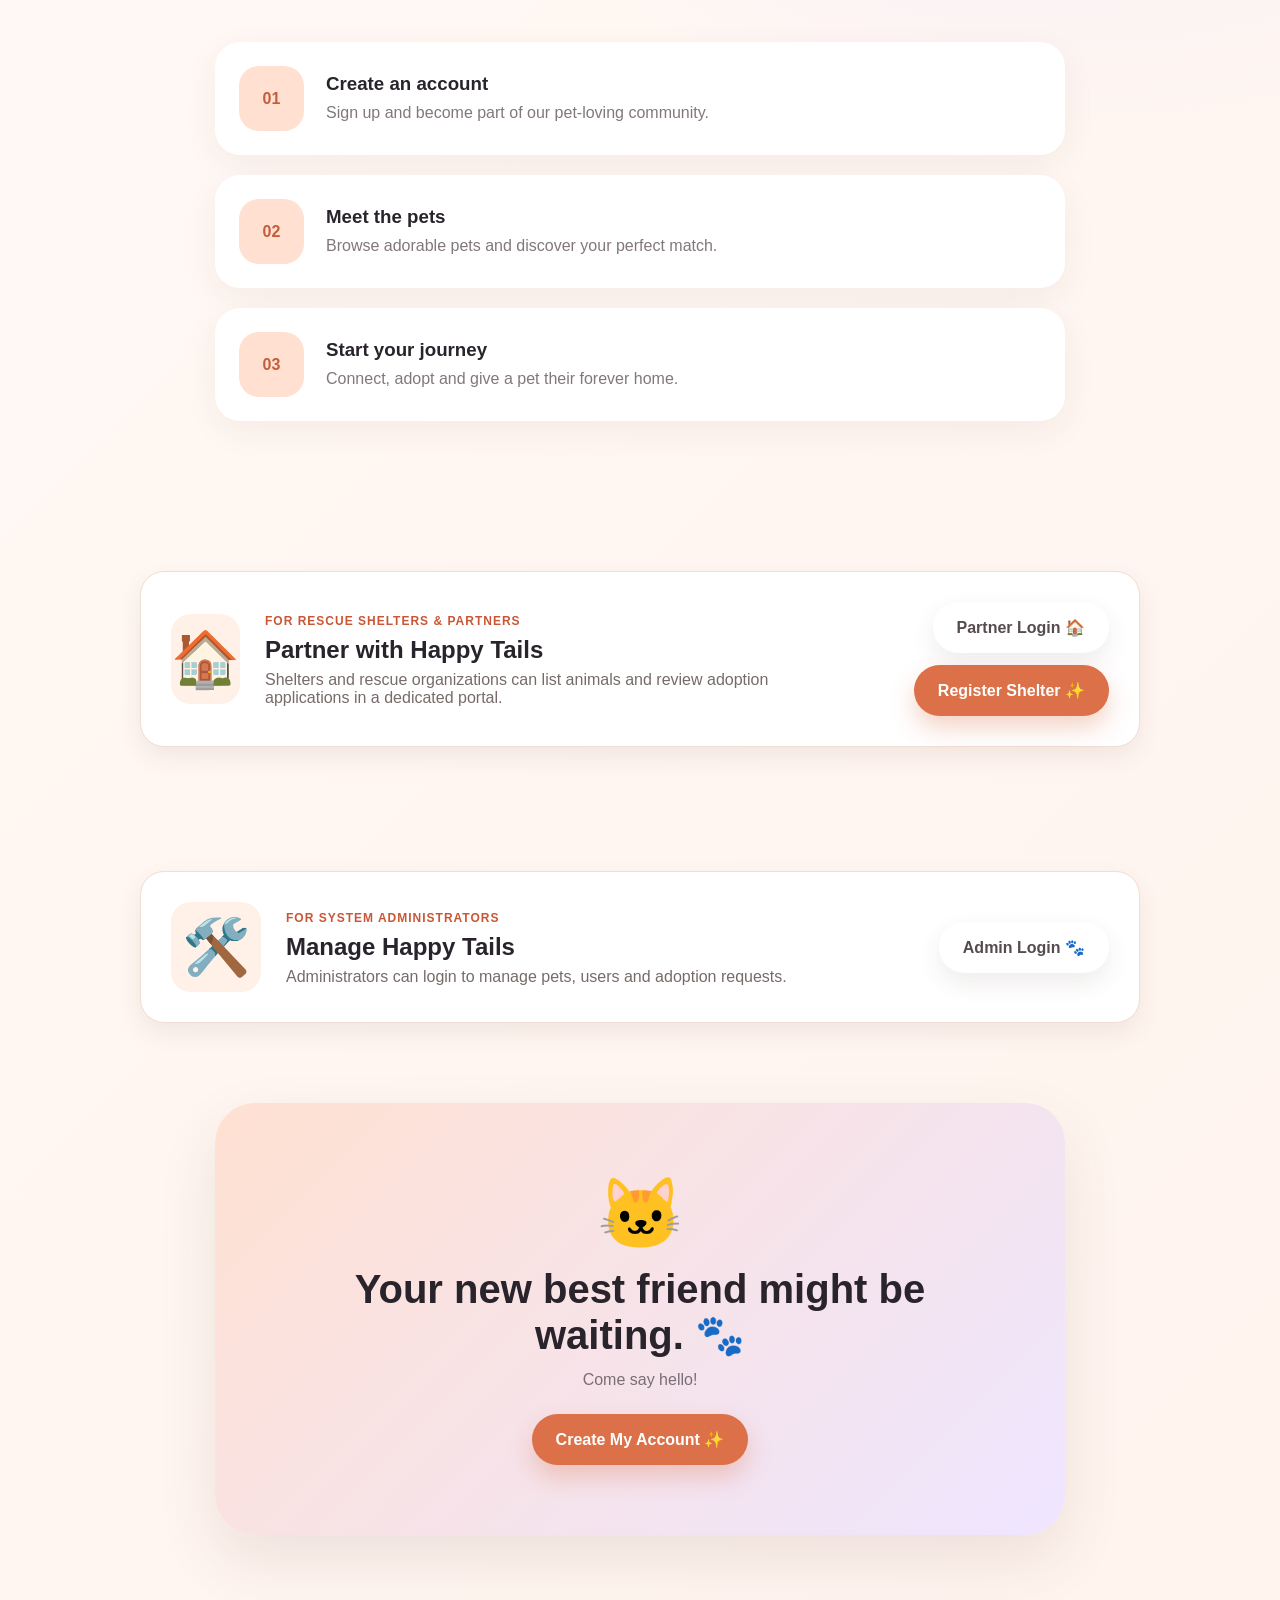
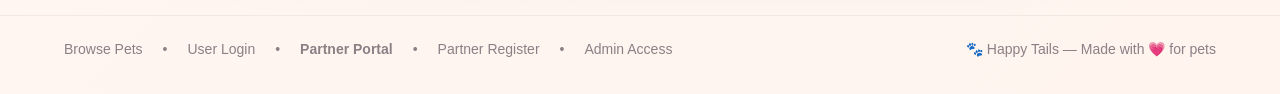
==== commit 449265c0: "Enhance partner registration, add minimal partner login, and update frontend integration" ====
--- a/frontend/index.html
+++ b/frontend/index.html
@@ -58,7 +58,11 @@
                class="nav-register">
                 Register
             </a>
-            <a href="partner-register.html">List pets as a partner</a>
+
+            <a href="partner-login.html"
+               class="nav-partner">
+                Partner Portal 🏠
+            </a>
         </div>
 
     </nav>
@@ -319,6 +323,48 @@
     </section>
 
 
+    <!-- Partner Portal -->
+    <section class="admin-portal-section" style="margin-bottom: 24px;">
+
+        <div class="admin-portal-card">
+
+            <div class="admin-portal-icon">
+                🏠
+            </div>
+
+            <div>
+
+                <span class="admin-label">
+                    FOR RESCUE SHELTERS & PARTNERS
+                </span>
+
+                <h2>
+                    Partner with Happy Tails
+                </h2>
+
+                <p>
+                    Shelters and rescue organizations can list animals and review adoption applications in a dedicated portal.
+                </p>
+
+            </div>
+
+            <div style="display: flex; gap: 12px; margin-left: auto; flex-wrap: wrap;">
+                <a href="partner-login.html"
+                   class="hero-button secondary">
+                    Partner Login 🏠
+                </a>
+
+                <a href="partner-register.html"
+                   class="hero-button primary">
+                    Register Shelter ✨
+                </a>
+            </div>
+
+        </div>
+
+    </section>
+
+
     <!-- Admin Portal -->
     <section class="admin-portal-section">
 
@@ -381,12 +427,20 @@
 
     <footer>
 
+        <div style="margin-bottom: 12px; display: flex; gap: 20px; justify-content: center; flex-wrap: wrap; font-size: 14px;">
+            <a href="pets.html" style="color: inherit;">Browse Pets</a>
+            <span>•</span>
+            <a href="login.html" style="color: inherit;">User Login</a>
+            <span>•</span>
+            <a href="partner-login.html" style="color: inherit; font-weight: 600;">Partner Portal</a>
+            <span>•</span>
+            <a href="partner-register.html" style="color: inherit;">Partner Register</a>
+            <span>•</span>
+            <a href="login.html" style="color: inherit;">Admin Access</a>
+        </div>
+
         <div>
-            🐾 Happy Tails
-        </div>
-
-        <div>
-            Made with 💗 for pets
+            🐾 Happy Tails — Made with 💗 for pets
         </div>
 
     </footer>
--- a/frontend/css/style.css
+++ b/frontend/css/style.css
@@ -547,6 +547,28 @@
     background: #dc7048;
 
     box-shadow: 0 7px 20px rgba(220, 112, 72, 0.25);
+}
+
+.nav-partner {
+    padding: 10px 18px;
+    border-radius: 20px;
+    background: #fff4ed;
+    color: #dc7048 !important;
+    border: 1.5px solid #ffd8c7;
+    font-weight: 700 !important;
+    font-size: 14px;
+    display: inline-flex;
+    align-items: center;
+    gap: 6px;
+    box-shadow: 0 4px 12px rgba(220, 112, 72, 0.1);
+}
+
+.nav-partner:hover {
+    background: #dc7048;
+    color: white !important;
+    border-color: #dc7048;
+    box-shadow: 0 6px 18px rgba(220, 112, 72, 0.25);
+    transform: translateY(-2px);
 }
 
 
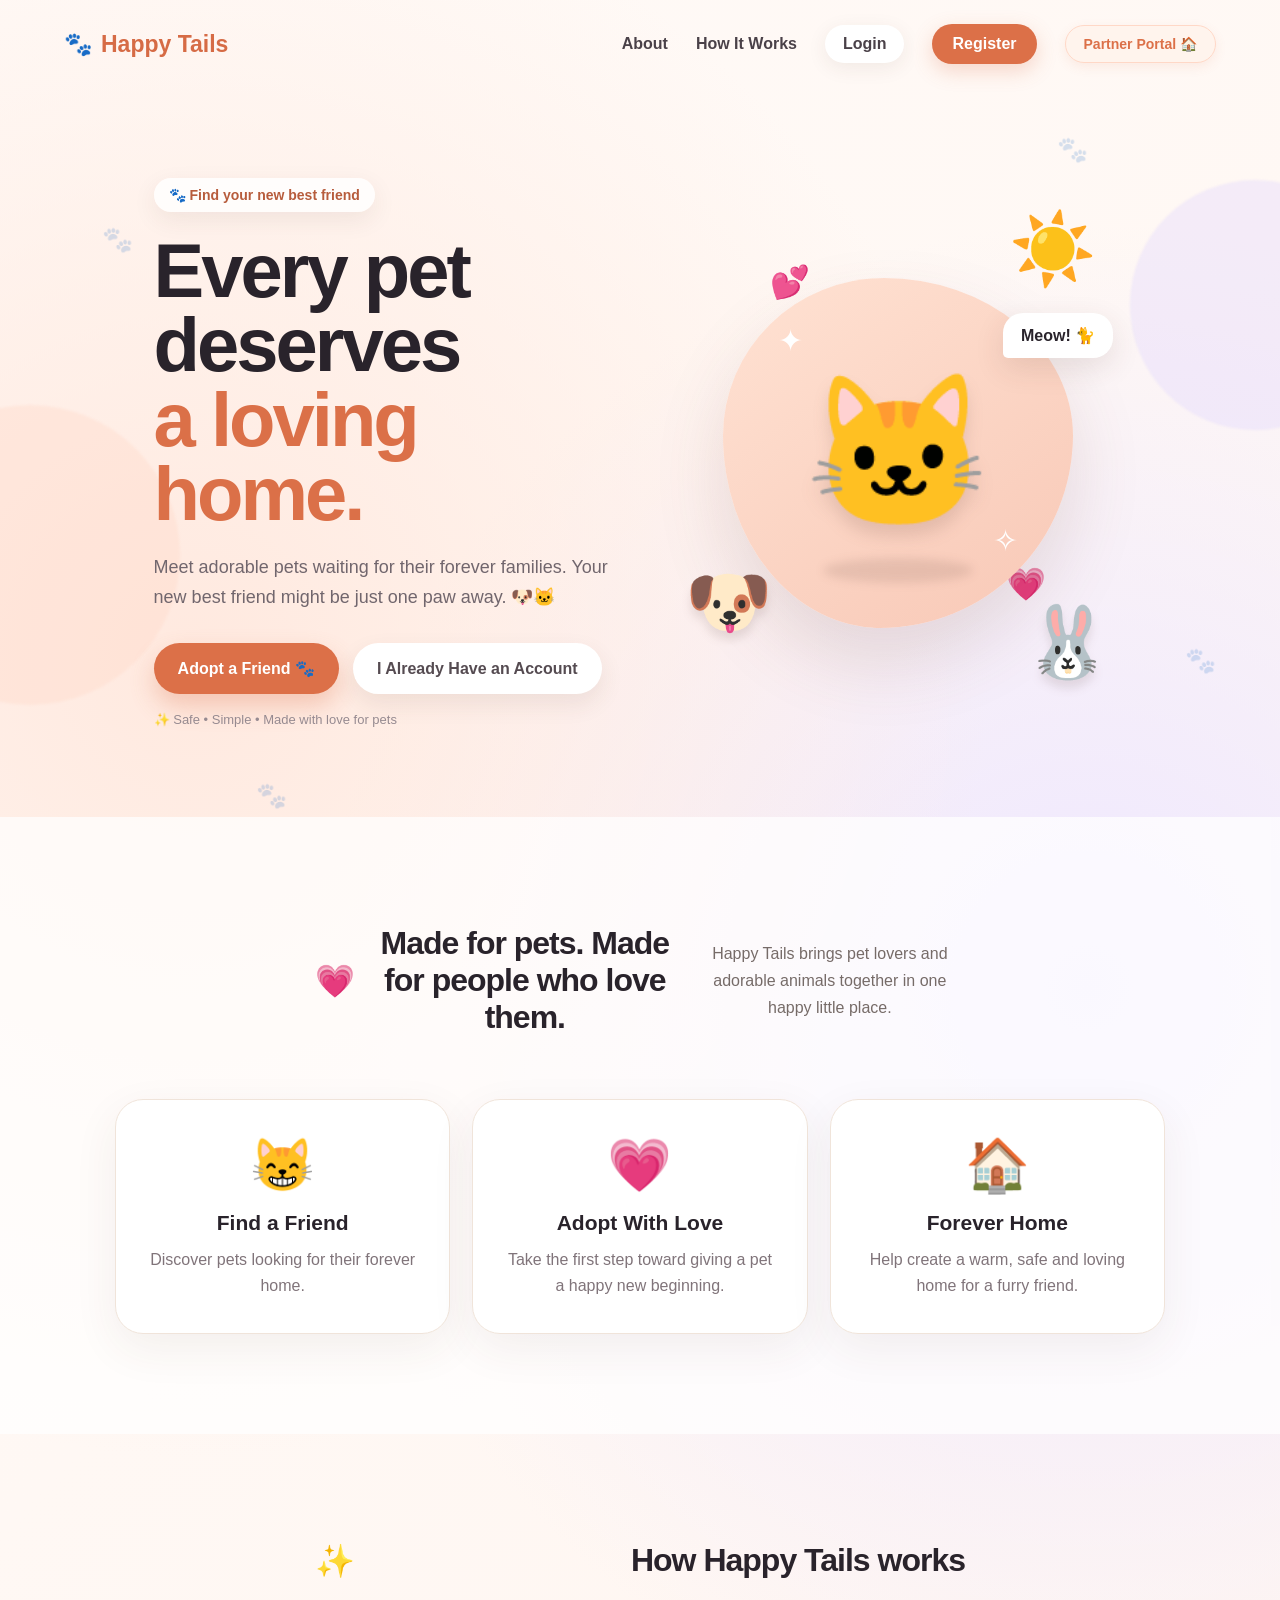
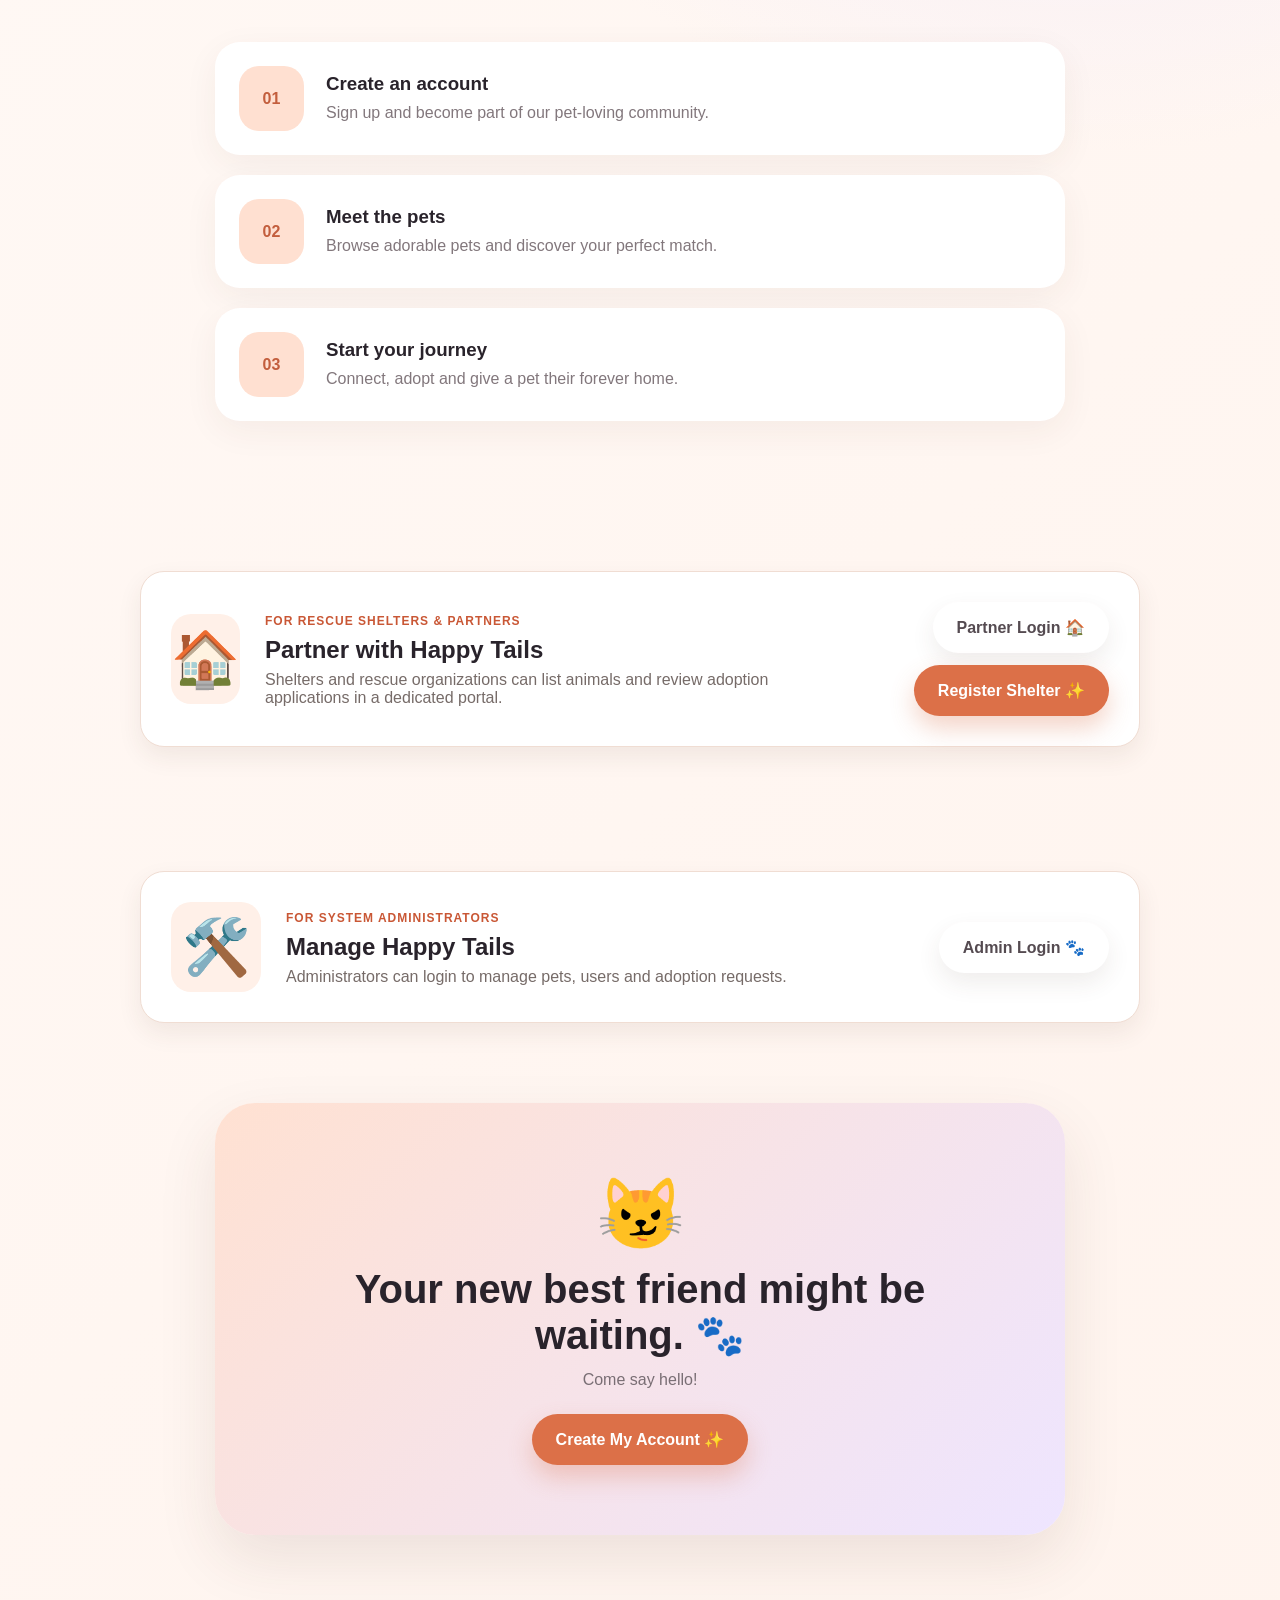
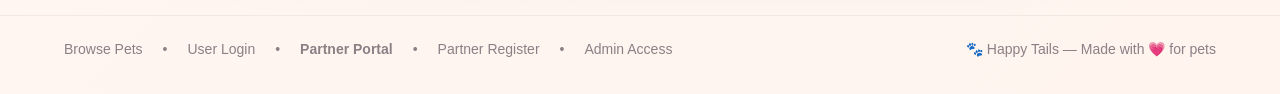
==== commit 7698b191: "Improve Happy Tails frontend design" ====
--- a/frontend/index.html
+++ b/frontend/index.html
@@ -135,19 +135,19 @@
                 </div>
 
                 <div class="main-pet">
-                    🐶
+                    🐱
                 </div>
 
                 <div class="pet-shadow"></div>
 
                 <div class="pet-speech">
-                    Woof! 👋
+                    Meow! 🐈
                 </div>
 
             </div>
 
             <div class="small-pet cat">
-                🐱
+               🐶
             </div>
 
             <div class="small-pet bunny">
@@ -185,7 +185,7 @@
             <div class="feature-card">
 
                 <div class="feature-icon">
-                    🐶
+                    😸
                 </div>
 
                 <h3>
@@ -405,7 +405,7 @@
     <section class="final-cta">
 
         <div class="cta-pet">
-            🐱
+            😼
         </div>
 
         <h2>
--- a/frontend/css/style.css
+++ b/frontend/css/style.css
@@ -1908,3 +1908,802 @@
         font-size: 14px;
     }
 }
+
+/* ========================================
+   HAPPY TAILS — PARTNER REGISTRATION
+   ======================================== */
+
+.partner-page {
+    background: #fff8f2;
+    color: #352a28;
+}
+
+.partner-page .navbar {
+    position: sticky;
+    top: 0;
+    z-index: 10;
+    background: rgba(255, 255, 255, 0.96);
+    border-bottom: 1px solid #f3e4da;
+    padding: 18px 7%;
+}
+
+.partner-page .logo {
+    color: #e56d4b;
+    font-size: 25px;
+    font-weight: 800;
+    text-decoration: none;
+}
+
+.partner-page .nav-links a {
+    color: #352a28;
+    font-weight: 600;
+    text-decoration: none;
+}
+
+.partner-layout {
+    width: min(1200px, 90%);
+    margin: 48px auto;
+    display: grid;
+    grid-template-columns: 0.9fr 1.1fr;
+    gap: 48px;
+    align-items: start;
+}
+
+.partner-intro {
+    position: sticky;
+    top: 115px;
+    padding: 40px 12px 30px 0;
+}
+
+.partner-page .tag {
+    display: inline-block;
+    padding: 9px 15px;
+    border-radius: 30px;
+    background: #ffe6db;
+    color: #c95335;
+    font-size: 12px;
+    font-weight: 800;
+    letter-spacing: 1px;
+}
+
+.partner-intro h1 {
+    margin: 24px 0 18px;
+    font-size: clamp(32px, 3.5vw, 48px);
+    line-height: 1.15;
+    letter-spacing: -1.2px;
+}
+
+.partner-intro > p {
+    color: #776761;
+    font-size: 16px;
+    line-height: 1.8;
+}
+
+.partner-benefits {
+    display: grid;
+    gap: 23px;
+    margin-top: 35px;
+}
+
+.benefit {
+    display: flex;
+    align-items: flex-start;
+    gap: 15px;
+}
+
+.benefit > span {
+    display: grid;
+    place-items: center;
+    flex-shrink: 0;
+    width: 48px;
+    height: 48px;
+    border-radius: 15px;
+    background: #ffeadf;
+    font-size: 23px;
+}
+
+.benefit h3 {
+    margin: 2px 0 5px;
+    font-size: 16px;
+}
+
+.benefit p {
+    margin: 0;
+    color: #85736c;
+    font-size: 14px;
+    line-height: 1.6;
+}
+
+.partner-intro .partner-note {
+    margin-top: 35px;
+    padding: 15px 18px;
+    border-left: 3px solid #e87553;
+    border-radius: 0 10px 10px 0;
+    background: #fff0e8;
+    font-size: 13px;
+    line-height: 1.7;
+}
+
+.partner-page .partner-auth {
+    width: 100%;
+    box-sizing: border-box;
+    padding: 36px;
+    border: 1px solid #f3e6dd;
+    border-radius: 24px;
+    background: #ffffff;
+    box-shadow: 0 18px 55px rgba(104, 68, 48, 0.08);
+}
+
+.partner-auth h2 {
+    margin: 20px 0 10px;
+    font-size: 29px;
+    line-height: 1.3;
+}
+
+.partner-auth > p:not(.auth-footer) {
+    color: #85736c;
+    line-height: 1.6;
+}
+
+.partner-page .pet-form {
+    display: grid;
+    gap: 17px;
+    margin-top: 25px;
+}
+
+.partner-page .pet-form label {
+    display: grid;
+    gap: 8px;
+    color: #453631;
+    font-size: 14px;
+    font-weight: 600;
+}
+
+.partner-page .pet-form input,
+.partner-page .pet-form select,
+.partner-page .pet-form textarea {
+    width: 100%;
+    box-sizing: border-box;
+    padding: 13px 14px;
+    border: 1px solid #eadbd2;
+    border-radius: 10px;
+    outline: none;
+    background: #fffdfb;
+    color: #352a28;
+    font: inherit;
+    font-size: 14px;
+    transition: border-color 0.2s, box-shadow 0.2s;
+}
+
+.partner-page .pet-form input,
+.partner-page .pet-form select {
+    min-height: 47px;
+}
+
+.partner-page .pet-form textarea {
+    min-height: 90px;
+    resize: vertical;
+}
+
+.partner-page .pet-form input:focus,
+.partner-page .pet-form select:focus,
+.partner-page .pet-form textarea:focus {
+    border-color: #e87553;
+    box-shadow: 0 0 0 3px rgba(232, 117, 83, 0.13);
+}
+
+.partner-page .partner-submit {
+    width: 100%;
+    min-height: 50px;
+    margin-top: 5px;
+    border: none;
+    border-radius: 11px;
+    background: #e87553;
+    color: #ffffff;
+    font-size: 15px;
+    font-weight: 700;
+    cursor: pointer;
+    transition: background 0.2s, transform 0.2s;
+}
+
+.partner-page .partner-submit:hover {
+    background: #cf5d3d;
+    transform: translateY(-1px);
+}
+
+.partner-page .auth-footer {
+    margin-top: 22px;
+    color: #776761;
+    text-align: center;
+    font-size: 14px;
+}
+
+.partner-page .auth-footer a {
+    color: #d85f3e;
+    font-weight: 700;
+    text-decoration: none;
+}
+
+.partner-page .auth-footer a:hover {
+    text-decoration: underline;
+}
+
+.partner-page #partnerRegisterMessage:empty {
+    display: none;
+}
+
+@media (max-width: 850px) {
+    .partner-layout {
+        width: min(620px, 92%);
+        grid-template-columns: 1fr;
+        gap: 25px;
+        margin: 28px auto;
+    }
+
+    .partner-intro {
+        position: static;
+        padding: 10px 4px;
+    }
+
+    .partner-intro h1 {
+        font-size: 36px;
+    }
+
+    .partner-benefits {
+        gap: 17px;
+        margin-top: 25px;
+    }
+
+    .partner-intro .partner-note {
+        margin-top: 24px;
+    }
+}
+
+@media (max-width: 480px) {
+    .partner-page .navbar {
+        padding: 16px 5%;
+    }
+
+    .partner-page .logo {
+        font-size: 21px;
+    }
+
+    .partner-layout {
+        width: 92%;
+        margin: 20px auto;
+    }
+
+    .partner-page .partner-auth {
+        padding: 23px 18px;
+        border-radius: 18px;
+    }
+
+    .partner-auth h2 {
+        font-size: 25px;
+    }
+}
+
+/* =========================================
+   HAPPY TAILS - PARTNER DASHBOARD
+   ========================================= */
+
+.partner-dashboard-page {
+    background: #fff9f5;
+    color: #352b29;
+}
+
+.partner-dashboard-page [hidden] {
+    display: none !important;
+}
+
+.partner-dashboard {
+    width: min(1180px, 92%);
+    margin: 38px auto 70px;
+}
+
+.partner-welcome {
+    display: flex;
+    align-items: center;
+    justify-content: space-between;
+    gap: 30px;
+    padding: 44px;
+    border: 1px solid #f5dfd3;
+    border-radius: 28px;
+    background: linear-gradient(120deg, #fff0e7, #fffaf6 72%);
+    box-shadow: 0 12px 35px rgba(101, 62, 43, 0.06);
+}
+
+.partner-welcome-text {
+    min-width: 0;
+}
+
+.partner-welcome h1 {
+    margin: 18px 0 12px;
+    font-size: clamp(27px, 4vw, 42px);
+    line-height: 1.2;
+    overflow-wrap: anywhere;
+}
+
+.partner-welcome p,
+.partner-section-heading p,
+.partner-form-title p,
+.partner-list-heading p {
+    color: #806e66;
+    line-height: 1.7;
+}
+
+.partner-welcome-art {
+    display: grid;
+    place-items: center;
+    flex: 0 0 145px;
+    width: 145px;
+    height: 145px;
+    border-radius: 35px;
+    background: #ffe3d4;
+    font-size: 76px;
+    transform: rotate(3deg);
+}
+
+.partner-cta {
+    display: inline-flex;
+    align-items: center;
+    justify-content: center;
+    margin-top: 12px;
+    text-decoration: none;
+}
+
+.partner-status-panel {
+    display: flex;
+    align-items: flex-start;
+    gap: 18px;
+    margin: 26px 0 38px;
+    padding: 24px 28px;
+    border: 1px solid #f2dfd5;
+    border-radius: 20px;
+    background: #fff;
+    box-shadow: 0 8px 25px rgba(101, 62, 43, 0.04);
+}
+
+.partner-status-icon,
+.partner-profile-avatar {
+    display: grid;
+    place-items: center;
+    flex-shrink: 0;
+    width: 58px;
+    height: 58px;
+    border-radius: 18px;
+    background: #fff0e7;
+    font-size: 28px;
+}
+
+.partner-status-panel h2 {
+    margin: 2px 0 9px;
+    font-size: 19px;
+}
+
+.partner-status-panel p {
+    margin: 9px 0 0;
+    color: #806e66;
+    line-height: 1.6;
+}
+
+.partner-verification-badge {
+    display: inline-block;
+    padding: 7px 13px;
+    border-radius: 30px;
+    background: #fff0cf;
+    color: #8b5c0b;
+    font-size: 12px;
+    font-weight: 800;
+    letter-spacing: 0.5px;
+}
+
+.partner-section {
+    margin: 42px 0;
+    scroll-margin-top: 95px;
+}
+
+.partner-section-heading {
+    display: flex;
+    align-items: center;
+    justify-content: space-between;
+    gap: 20px;
+    margin-bottom: 23px;
+}
+
+.partner-section-heading h2 {
+    margin: 13px 0 5px;
+    font-size: clamp(23px, 3vw, 31px);
+}
+
+.partner-section-heading p {
+    margin: 5px 0 0;
+}
+
+.partner-heading-icon {
+    display: grid;
+    place-items: center;
+    flex-shrink: 0;
+    width: 64px;
+    height: 64px;
+    border-radius: 21px;
+    background: #ffebe0;
+    font-size: 30px;
+}
+
+.partner-profile-card,
+.partner-form-card {
+    padding: 28px;
+    border: 1px solid #f1ded3;
+    border-radius: 23px;
+    background: #fff;
+    box-shadow: 0 10px 30px rgba(101, 62, 43, 0.045);
+}
+
+.partner-profile-card {
+    display: flex;
+    align-items: center;
+    gap: 20px;
+}
+
+.partner-profile-card p {
+    margin: 0;
+    color: #675750;
+    line-height: 1.9;
+    overflow-wrap: anywhere;
+}
+
+.partner-form-title {
+    display: flex;
+    align-items: center;
+    gap: 14px;
+    margin-bottom: 25px;
+}
+
+.partner-form-icon {
+    display: grid;
+    place-items: center;
+    flex-shrink: 0;
+    width: 48px;
+    height: 48px;
+    border-radius: 15px;
+    background: #ffebe0;
+    color: #d65e37;
+    font-size: 28px;
+    font-weight: 700;
+}
+
+.partner-form-title h3,
+.partner-list-heading h3 {
+    margin: 0 0 5px;
+    font-size: 20px;
+}
+
+.partner-form-title p,
+.partner-list-heading p {
+    margin: 0;
+    font-size: 14px;
+}
+
+.partner-pet-form {
+    display: block;
+}
+
+.partner-form-grid {
+    display: grid;
+    grid-template-columns: repeat(2, minmax(0, 1fr));
+    gap: 20px;
+}
+
+.partner-pet-form label {
+    display: flex;
+    flex-direction: column;
+    gap: 9px;
+    min-width: 0;
+    color: #493832;
+    font-size: 14px;
+    font-weight: 700;
+}
+
+.partner-pet-form label > span {
+    display: inline;
+    color: #d65e37;
+}
+
+.partner-pet-form input,
+.partner-pet-form select,
+.partner-pet-form textarea {
+    box-sizing: border-box;
+    width: 100%;
+    min-width: 0;
+    padding: 13px 14px;
+    border: 1px solid #ead8cd;
+    border-radius: 12px;
+    outline: none;
+    background: #fffdfb;
+    color: #352b29;
+    font: inherit;
+    font-size: 14px;
+    transition: border-color 0.2s, box-shadow 0.2s;
+}
+
+.partner-pet-form input,
+.partner-pet-form select {
+    min-height: 47px;
+}
+
+.partner-pet-form textarea {
+    resize: vertical;
+}
+
+.partner-pet-form input:focus,
+.partner-pet-form select:focus,
+.partner-pet-form textarea:focus {
+    border-color: #e47750;
+    box-shadow: 0 0 0 3px rgba(228, 119, 80, 0.13);
+}
+
+.partner-description-field {
+    grid-column: 1 / -1;
+}
+
+.partner-form-actions {
+    display: flex;
+    align-items: center;
+    flex-wrap: wrap;
+    gap: 12px;
+    margin-top: 24px;
+}
+
+.partner-form-actions button,
+.partner-section-heading button {
+    cursor: pointer;
+}
+
+.partner-list-heading {
+    margin: 32px 0 18px;
+}
+
+.partner-pets-grid {
+    display: grid;
+    grid-template-columns: repeat(2, minmax(0, 1fr));
+    gap: 22px;
+}
+
+.partner-pets-grid .pet-management-card {
+    display: flex;
+    flex-direction: column;
+    gap: 16px;
+    min-width: 0;
+    padding: 24px;
+    border: 1px solid #f1ded3;
+    border-radius: 22px;
+    background: #fff;
+    box-shadow: 0 8px 24px rgba(101, 62, 43, 0.045);
+    transition: transform 0.2s, box-shadow 0.2s;
+}
+
+.partner-pets-grid .pet-management-card:hover {
+    transform: translateY(-3px);
+    box-shadow: 0 13px 30px rgba(101, 62, 43, 0.09);
+}
+
+.partner-pets-grid .pet-management-icon {
+    display: grid;
+    place-items: center;
+    width: 86px;
+    height: 86px;
+    overflow: hidden;
+    border-radius: 22px;
+    background: #fff0e7;
+    color: #7a4b38;
+    font-size: 39px;
+}
+
+.partner-pets-grid .pet-management-icon img {
+    width: 100%;
+    height: 100%;
+    object-fit: cover;
+}
+
+.partner-pets-grid .pet-management-info {
+    min-width: 0;
+}
+
+.partner-pets-grid .pet-management-info h3 {
+    margin: 0 0 10px;
+    font-size: 23px;
+    overflow-wrap: anywhere;
+}
+
+.partner-pets-grid .pet-management-info p {
+    color: #806e66;
+    line-height: 1.7;
+    overflow-wrap: anywhere;
+}
+
+.partner-pets-grid .partner-form-actions {
+    margin-top: auto;
+}
+
+.partner-empty-state {
+    grid-column: 1 / -1;
+    padding: 30px;
+    border: 1px dashed #e9cfc0;
+    border-radius: 18px;
+    background: #fffdfb;
+    color: #806e66;
+    line-height: 1.7;
+    text-align: center;
+}
+
+.partner-notice {
+    display: flex;
+    align-items: flex-start;
+    gap: 13px;
+    margin-bottom: 22px;
+    padding: 18px 20px;
+    border: 1px solid #f2dfc4;
+    border-radius: 16px;
+    background: #fff7e9;
+}
+
+.partner-notice > span {
+    font-size: 22px;
+}
+
+.partner-notice p {
+    margin: 0;
+    color: #705b45;
+    line-height: 1.7;
+}
+
+.partner-request-grid {
+    display: grid;
+    grid-template-columns: repeat(2, minmax(0, 1fr));
+    gap: 18px;
+}
+
+.partner-request-grid .admin-request-card {
+    min-width: 0;
+    padding: 23px;
+    border: 1px solid #f1ded3;
+    border-radius: 19px;
+    background: #fff;
+    box-shadow: 0 8px 22px rgba(101, 62, 43, 0.04);
+    overflow-wrap: anywhere;
+}
+
+.partner-request-grid .admin-request-heading {
+    display: flex;
+    align-items: flex-start;
+    justify-content: space-between;
+    flex-wrap: wrap;
+    gap: 12px;
+}
+
+.partner-request-grid .admin-request-heading h3 {
+    margin: 0;
+    font-size: 18px;
+}
+
+.partner-request-grid .request-status {
+    display: inline-block;
+    padding: 7px 11px;
+    border-radius: 30px;
+    background: #fff0cf;
+    color: #8b5c0b;
+    font-size: 11px;
+    font-weight: 800;
+}
+
+.partner-request-grid .status-approved {
+    background: #e2f6e9;
+    color: #247547;
+}
+
+.partner-request-grid .status-rejected {
+    background: #fde8e7;
+    color: #a83e39;
+}
+
+.partner-request-grid .status-pending {
+    background: #fff0cf;
+    color: #8b5c0b;
+}
+
+.partner-request-grid p {
+    color: #806e66;
+    line-height: 1.7;
+}
+
+.partner-footer {
+    padding: 25px 15px;
+    border-top: 1px solid #f1ded3;
+    color: #806e66;
+    text-align: center;
+    font-size: 13px;
+}
+
+@media (max-width: 760px) {
+    .partner-dashboard {
+        width: min(100% - 28px, 600px);
+        margin-top: 22px;
+    }
+
+    .partner-welcome {
+        padding: 27px 23px;
+        border-radius: 22px;
+    }
+
+    .partner-welcome-art {
+        flex-basis: 75px;
+        width: 75px;
+        height: 75px;
+        border-radius: 22px;
+        font-size: 43px;
+    }
+
+    .partner-welcome h1 {
+        font-size: 27px;
+    }
+
+    .partner-status-panel,
+    .partner-profile-card,
+    .partner-form-card {
+        padding: 21px;
+    }
+
+    .partner-form-grid,
+    .partner-pets-grid,
+    .partner-request-grid {
+        grid-template-columns: 1fr;
+    }
+
+    .partner-section-heading {
+        align-items: flex-start;
+    }
+
+    .partner-heading-icon {
+        width: 48px;
+        height: 48px;
+        font-size: 23px;
+    }
+
+    .partner-description-field {
+        grid-column: auto;
+    }
+
+    .partner-profile-card {
+        align-items: flex-start;
+    }
+}
+
+@media (max-width: 480px) {
+    .partner-welcome-art {
+        display: none;
+    }
+
+    .partner-status-panel {
+        gap: 12px;
+        padding: 18px;
+    }
+
+    .partner-status-icon {
+        width: 45px;
+        height: 45px;
+        font-size: 23px;
+    }
+
+    .partner-section-heading {
+        flex-wrap: wrap;
+    }
+
+    .partner-section-heading > button {
+        width: 100%;
+    }
+
+    .partner-form-actions button {
+        width: 100%;
+    }
+}
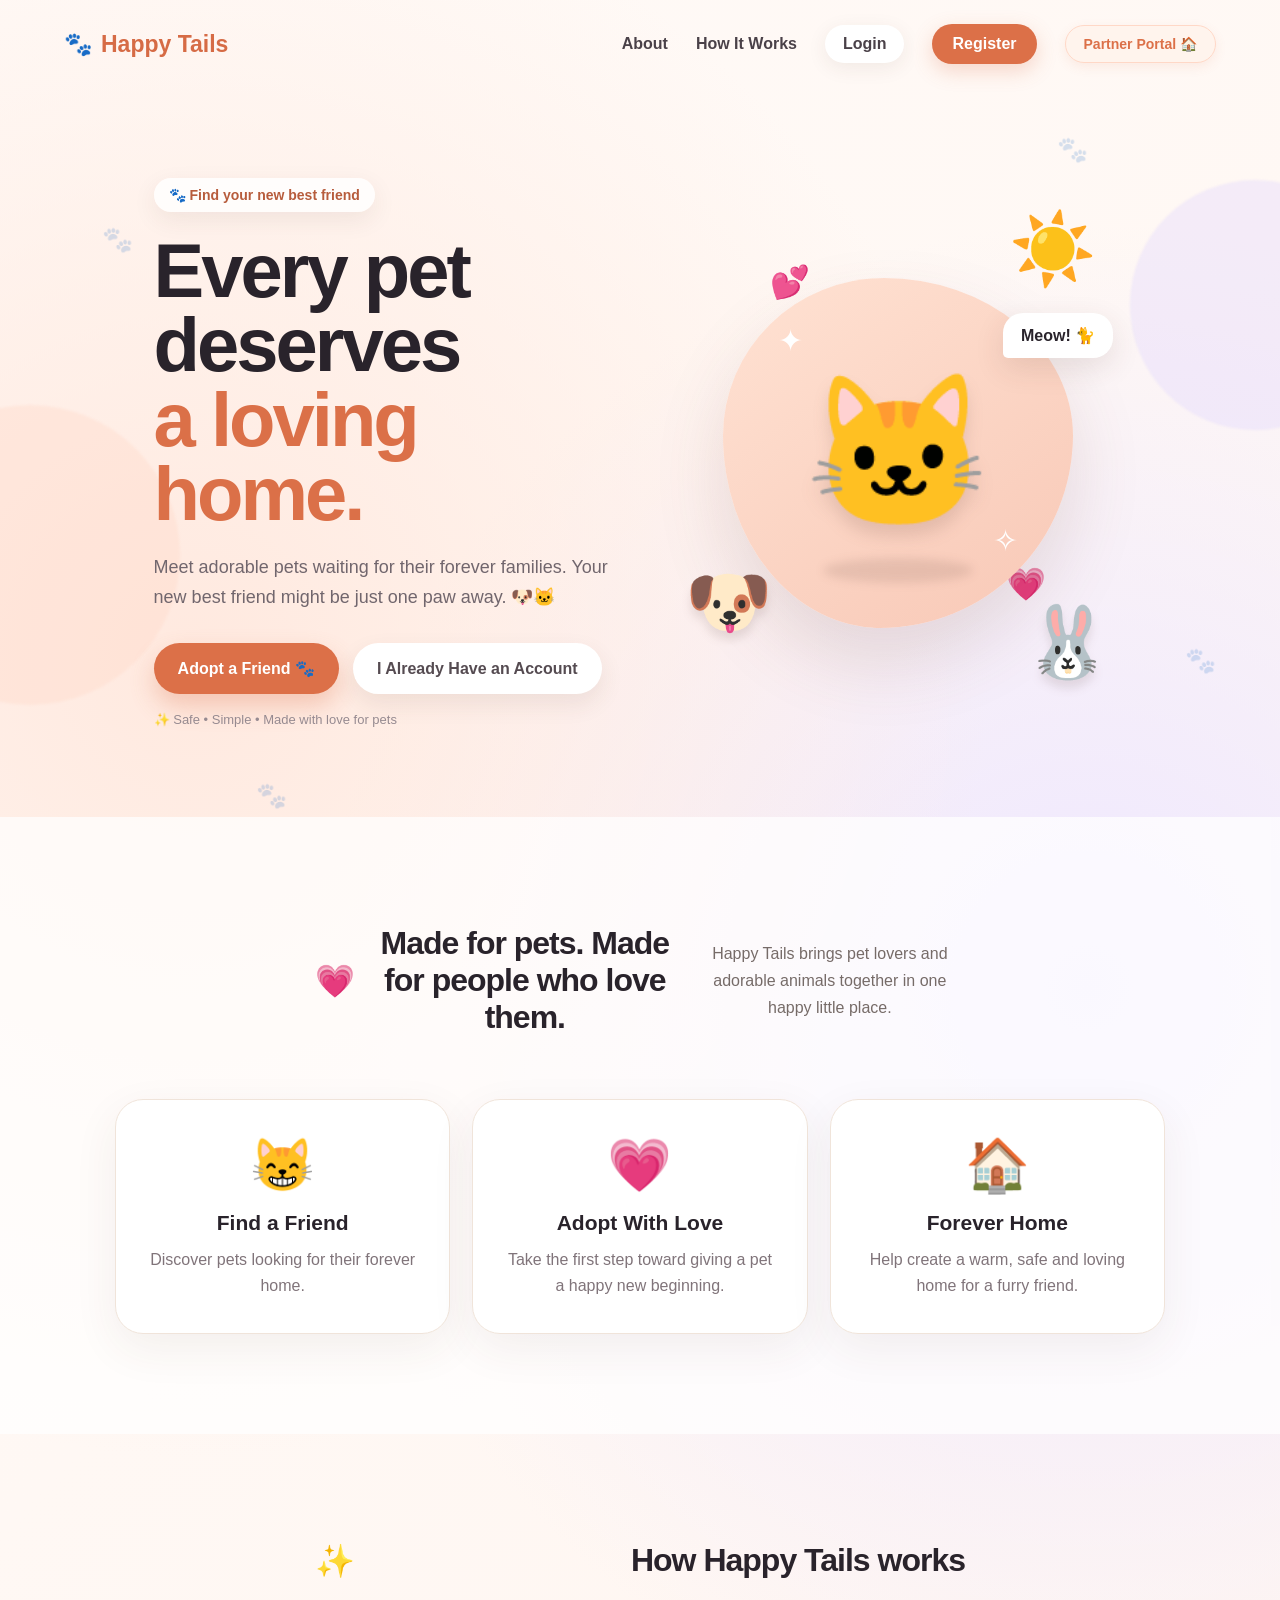
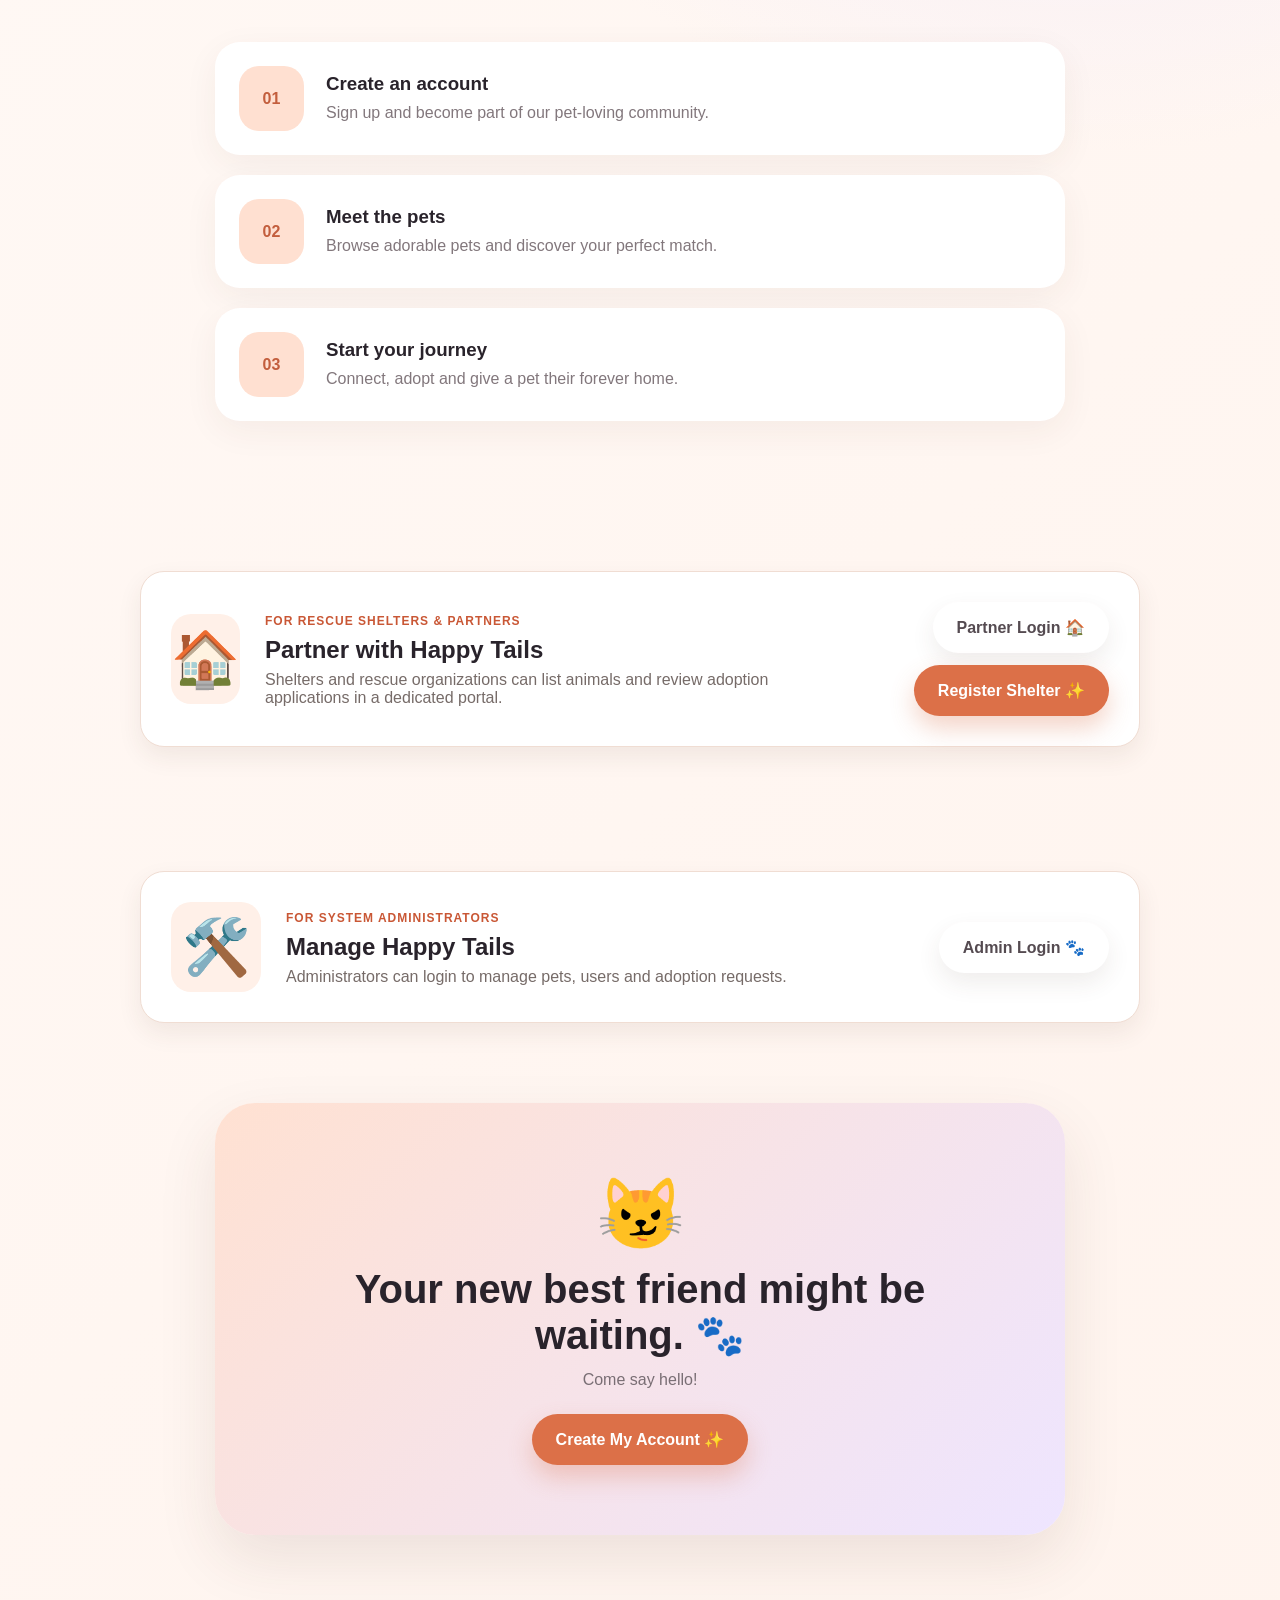
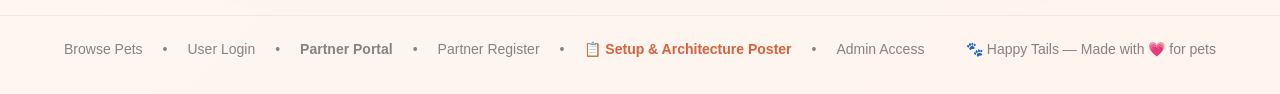
==== commit b1552210: "Add full-stack architecture and setup poster page" ====
--- a/frontend/index.html
+++ b/frontend/index.html
@@ -436,6 +436,8 @@
             <span>•</span>
             <a href="partner-register.html" style="color: inherit;">Partner Register</a>
             <span>•</span>
+            <a href="poster.html" style="color: var(--primary, #d9623c); font-weight: 700;">📋 Setup & Architecture Poster</a>
+            <span>•</span>
             <a href="login.html" style="color: inherit;">Admin Access</a>
         </div>
 
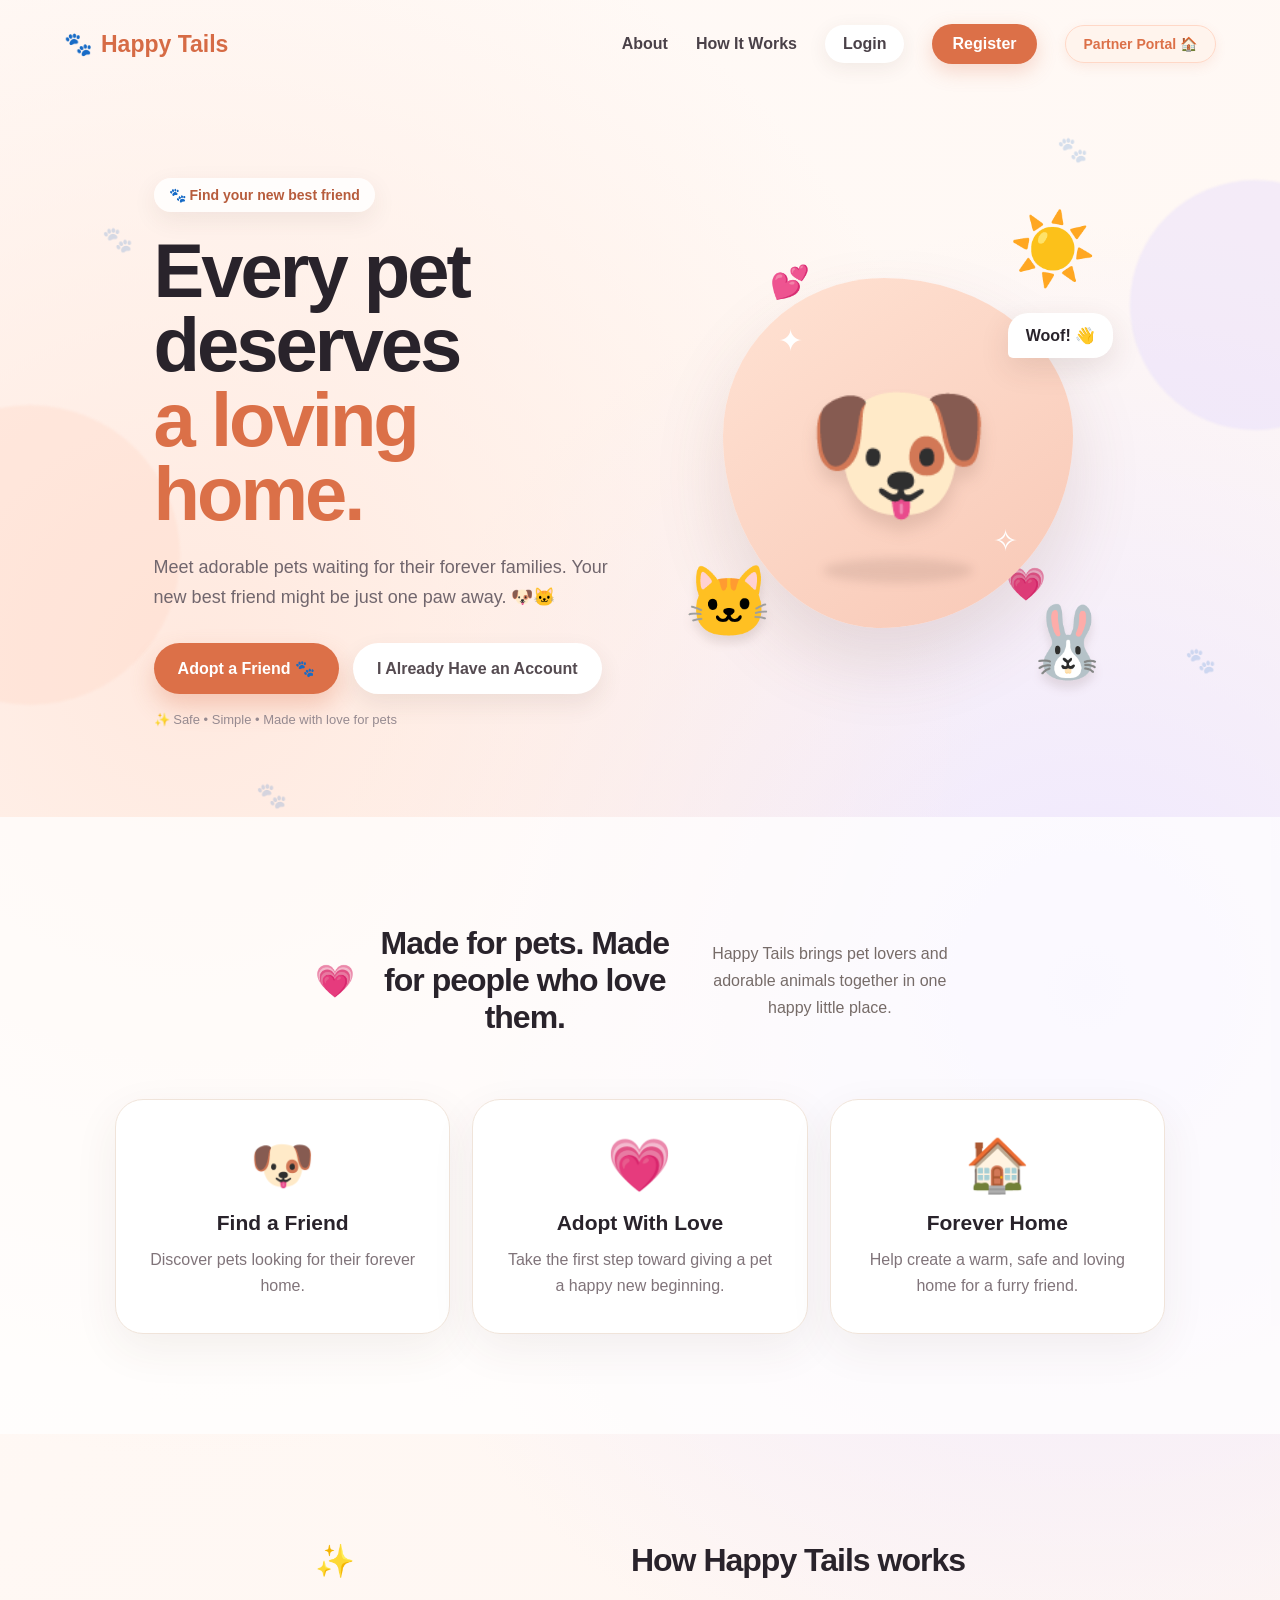
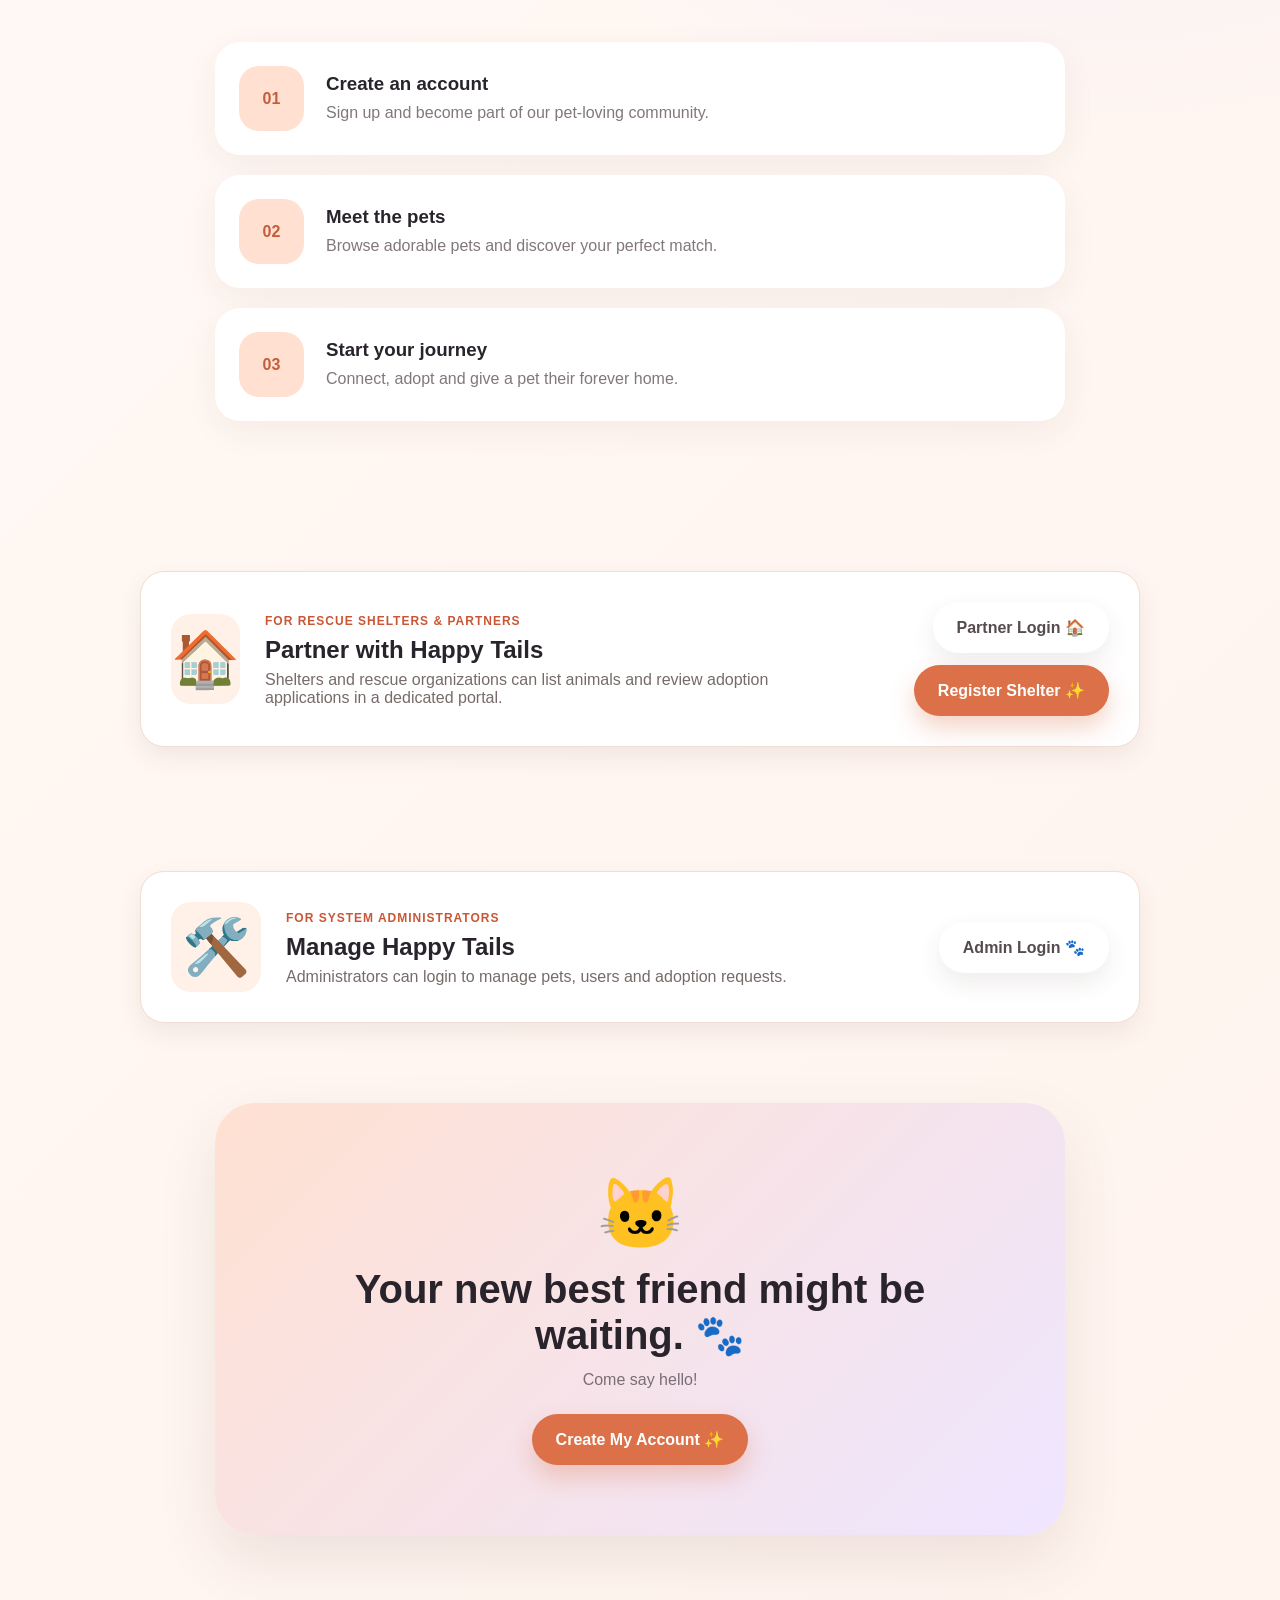
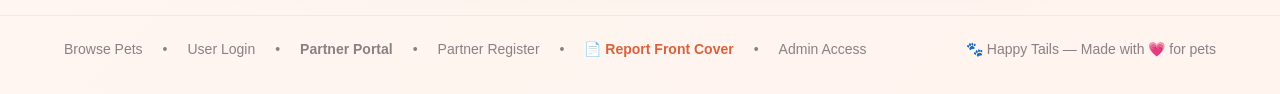
==== commit 87cb08a0: "Add formal academic project report front cover page" ====
--- a/frontend/index.html
+++ b/frontend/index.html
@@ -4,13 +4,11 @@
 <head>
     <meta charset="UTF-8">
 
-    <meta name="viewport"
-          content="width=device-width, initial-scale=1.0">
+    <meta name="viewport" content="width=device-width, initial-scale=1.0">
 
     <title>Happy Tails 🐾</title>
 
-    <link rel="stylesheet"
-          href="css/style.css">
+    <link rel="stylesheet" href="css/style.css">
 </head>
 
 <body class="landing-page">
@@ -49,18 +47,15 @@
                 How It Works
             </a>
 
-            <a href="login.html"
-               class="nav-login">
+            <a href="login.html" class="nav-login">
                 Login
             </a>
 
-            <a href="register.html"
-               class="nav-register">
+            <a href="register.html" class="nav-register">
                 Register
             </a>
 
-            <a href="partner-login.html"
-               class="nav-partner">
+            <a href="partner-login.html" class="nav-partner">
                 Partner Portal 🏠
             </a>
         </div>
@@ -90,13 +85,11 @@
 
             <div class="hero-buttons">
 
-                <a href="register.html"
-                   class="hero-button primary">
+                <a href="register.html" class="hero-button primary">
                     Adopt a Friend 🐾
                 </a>
 
-                <a href="login.html"
-                   class="hero-button secondary">
+                <a href="login.html" class="hero-button secondary">
                     I Already Have an Account
                 </a>
 
@@ -135,19 +128,19 @@
                 </div>
 
                 <div class="main-pet">
-                    🐱
+                    🐶
                 </div>
 
                 <div class="pet-shadow"></div>
 
                 <div class="pet-speech">
-                    Meow! 🐈
+                    Woof! 👋
                 </div>
 
             </div>
 
             <div class="small-pet cat">
-               🐶
+                🐱
             </div>
 
             <div class="small-pet bunny">
@@ -160,8 +153,7 @@
 
 
     <!-- About -->
-    <section id="about"
-             class="info-section">
+    <section id="about" class="info-section">
 
         <div class="section-heading">
 
@@ -185,7 +177,7 @@
             <div class="feature-card">
 
                 <div class="feature-icon">
-                    😸
+                    🐶
                 </div>
 
                 <h3>
@@ -240,8 +232,7 @@
 
 
     <!-- How it works -->
-    <section id="how-it-works"
-             class="how-section">
+    <section id="how-it-works" class="how-section">
 
         <div class="section-heading">
 
@@ -343,19 +334,18 @@
                 </h2>
 
                 <p>
-                    Shelters and rescue organizations can list animals and review adoption applications in a dedicated portal.
+                    Shelters and rescue organizations can list animals and review adoption applications in a dedicated
+                    portal.
                 </p>
 
             </div>
 
             <div style="display: flex; gap: 12px; margin-left: auto; flex-wrap: wrap;">
-                <a href="partner-login.html"
-                   class="hero-button secondary">
+                <a href="partner-login.html" class="hero-button secondary">
                     Partner Login 🏠
                 </a>
 
-                <a href="partner-register.html"
-                   class="hero-button primary">
+                <a href="partner-register.html" class="hero-button primary">
                     Register Shelter ✨
                 </a>
             </div>
@@ -391,8 +381,7 @@
 
             </div>
 
-            <a href="login.html"
-               class="hero-button secondary">
+            <a href="login.html" class="hero-button secondary">
                 Admin Login 🐾
             </a>
 
@@ -405,7 +394,7 @@
     <section class="final-cta">
 
         <div class="cta-pet">
-            😼
+            🐱
         </div>
 
         <h2>
@@ -417,8 +406,7 @@
             Come say hello!
         </p>
 
-        <a href="register.html"
-           class="hero-button primary">
+        <a href="register.html" class="hero-button primary">
             Create My Account ✨
         </a>
 
@@ -427,7 +415,8 @@
 
     <footer>
 
-        <div style="margin-bottom: 12px; display: flex; gap: 20px; justify-content: center; flex-wrap: wrap; font-size: 14px;">
+        <div
+            style="margin-bottom: 12px; display: flex; gap: 20px; justify-content: center; flex-wrap: wrap; font-size: 14px;">
             <a href="pets.html" style="color: inherit;">Browse Pets</a>
             <span>•</span>
             <a href="login.html" style="color: inherit;">User Login</a>
@@ -436,7 +425,7 @@
             <span>•</span>
             <a href="partner-register.html" style="color: inherit;">Partner Register</a>
             <span>•</span>
-            <a href="poster.html" style="color: var(--primary, #d9623c); font-weight: 700;">📋 Setup & Architecture Poster</a>
+            <a href="report-cover.html" style="color: var(--primary, #d9623c); font-weight: 700;">📄 Report Front Cover</a>
             <span>•</span>
             <a href="login.html" style="color: inherit;">Admin Access</a>
         </div>
@@ -470,4 +459,4 @@
 
 </body>
 
-</html>
+</html>
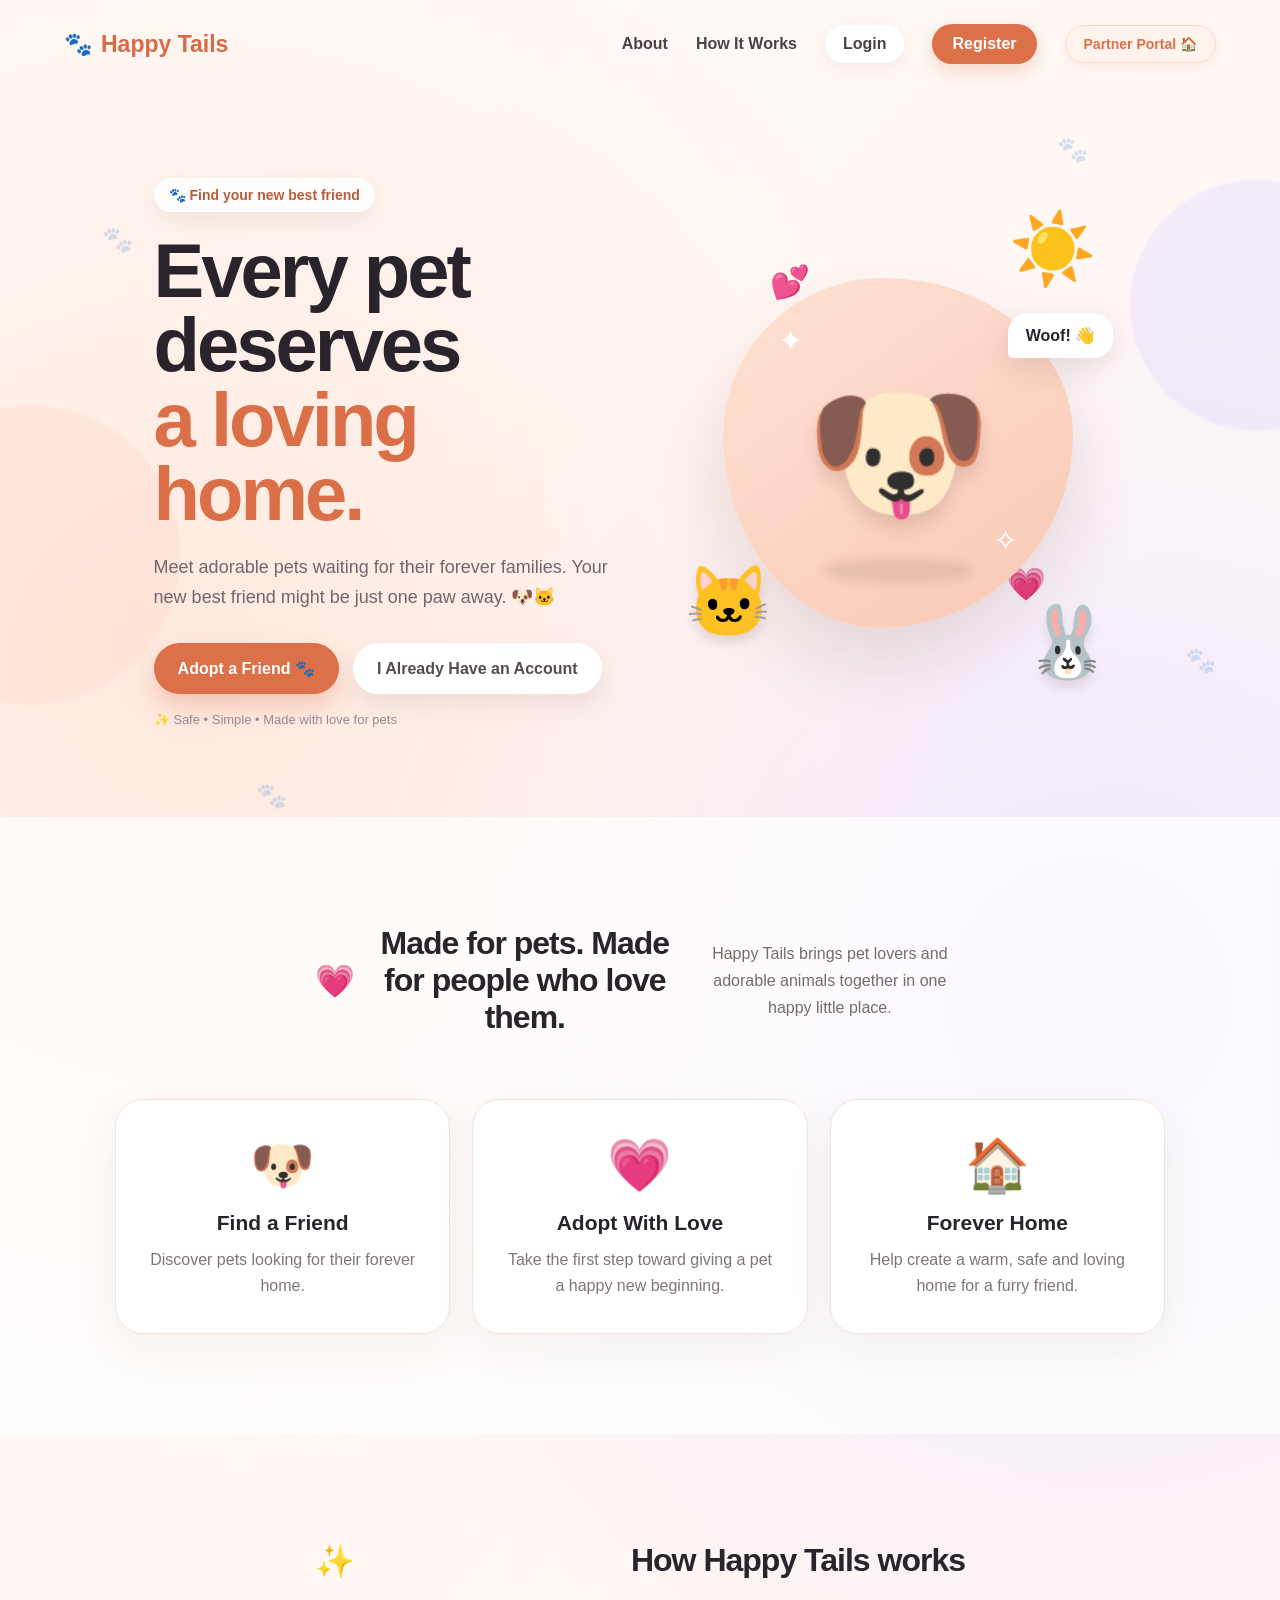
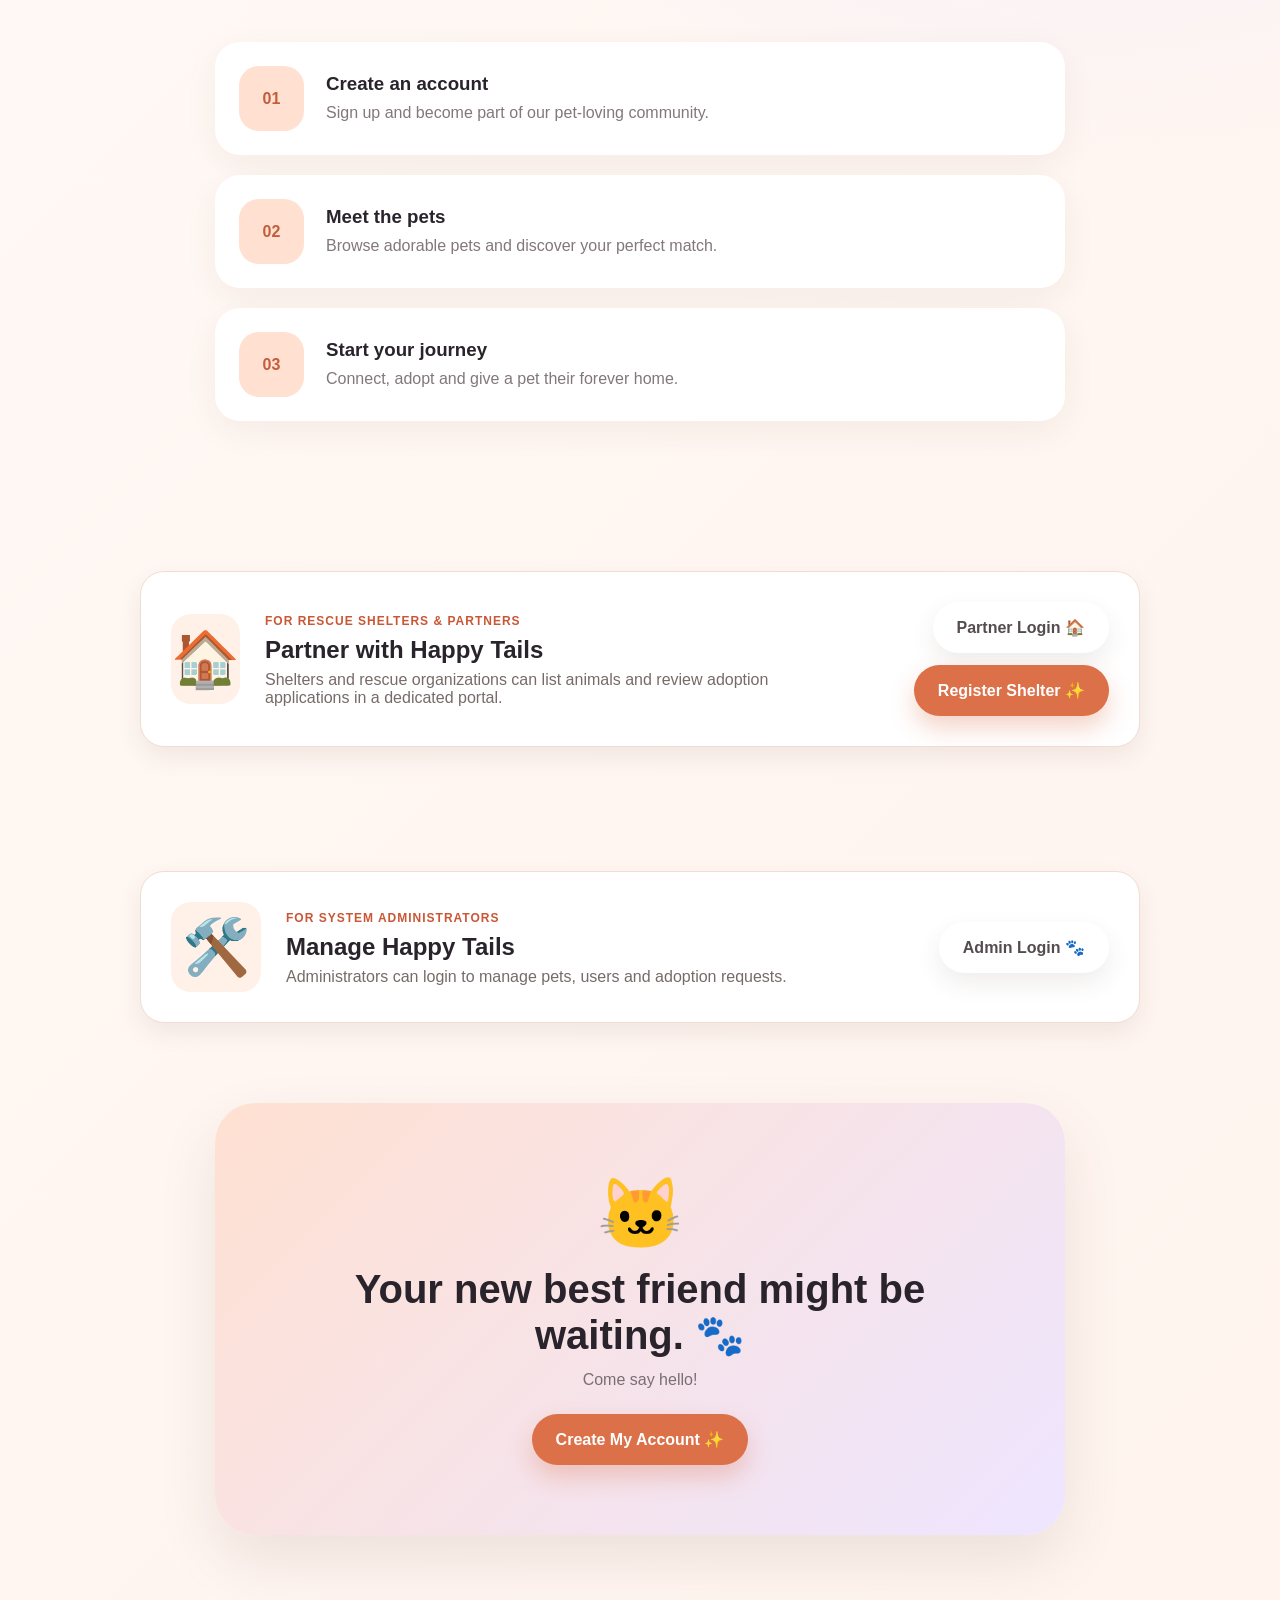
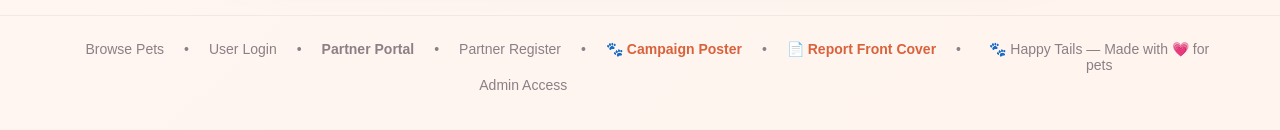
==== commit 8798fb19: "Add attractive Happy Tails pet adoption campaign poster" ====
--- a/frontend/index.html
+++ b/frontend/index.html
@@ -425,6 +425,8 @@
             <span>•</span>
             <a href="partner-register.html" style="color: inherit;">Partner Register</a>
             <span>•</span>
+            <a href="poster.html" style="color: var(--primary, #d9623c); font-weight: 700;">🐾 Campaign Poster</a>
+            <span>•</span>
             <a href="report-cover.html" style="color: var(--primary, #d9623c); font-weight: 700;">📄 Report Front Cover</a>
             <span>•</span>
             <a href="login.html" style="color: inherit;">Admin Access</a>
